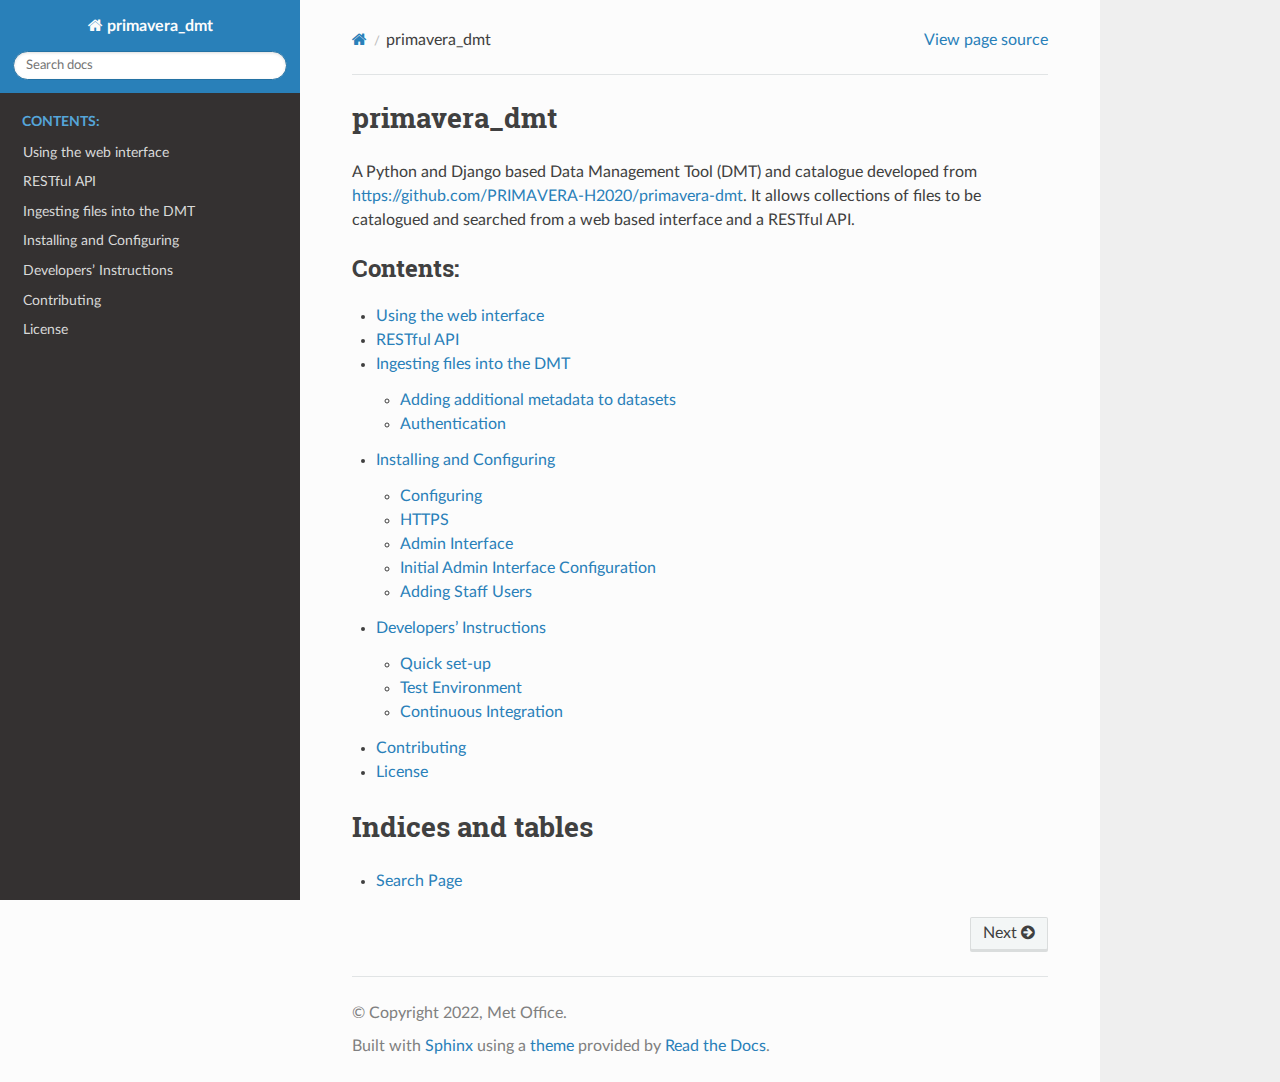
==== index.html @ 2d84ec27 "Docs for v1.0.5" ====
<!DOCTYPE html>
<html class="writer-html5" lang="en" >
<head>
  <meta charset="utf-8" /><meta name="generator" content="Docutils 0.17.1: http://docutils.sourceforge.net/" />

  <meta name="viewport" content="width=device-width, initial-scale=1.0" />
  <title>primavera_dmt &mdash; primavera_dmt 1.0 documentation</title>
      <link rel="stylesheet" href="_static/pygments.css" type="text/css" />
      <link rel="stylesheet" href="_static/css/theme.css" type="text/css" />
  <!--[if lt IE 9]>
    <script src="_static/js/html5shiv.min.js"></script>
  <![endif]-->
  
        <script data-url_root="./" id="documentation_options" src="_static/documentation_options.js"></script>
        <script src="_static/jquery.js"></script>
        <script src="_static/underscore.js"></script>
        <script src="_static/_sphinx_javascript_frameworks_compat.js"></script>
        <script src="_static/doctools.js"></script>
        <script src="_static/sphinx_highlight.js"></script>
    <script src="_static/js/theme.js"></script>
    <link rel="index" title="Index" href="genindex.html" />
    <link rel="search" title="Search" href="search.html" />
    <link rel="next" title="Using the web interface" href="Using.html" /> 
</head>

<body class="wy-body-for-nav"> 
  <div class="wy-grid-for-nav">
    <nav data-toggle="wy-nav-shift" class="wy-nav-side">
      <div class="wy-side-scroll">
        <div class="wy-side-nav-search" >
            <a href="#" class="icon icon-home"> primavera_dmt
          </a>
<div role="search">
  <form id="rtd-search-form" class="wy-form" action="search.html" method="get">
    <input type="text" name="q" placeholder="Search docs" />
    <input type="hidden" name="check_keywords" value="yes" />
    <input type="hidden" name="area" value="default" />
  </form>
</div>
        </div><div class="wy-menu wy-menu-vertical" data-spy="affix" role="navigation" aria-label="Navigation menu">
              <p class="caption" role="heading"><span class="caption-text">Contents:</span></p>
<ul>
<li class="toctree-l1"><a class="reference internal" href="Using.html">Using the web interface</a></li>
<li class="toctree-l1"><a class="reference internal" href="API.html">RESTful API</a></li>
<li class="toctree-l1"><a class="reference internal" href="Data_Ingestion.html">Ingesting files into the DMT</a></li>
<li class="toctree-l1"><a class="reference internal" href="Installing.html">Installing and Configuring</a></li>
<li class="toctree-l1"><a class="reference internal" href="Developing.html">Developers’ Instructions</a></li>
<li class="toctree-l1"><a class="reference internal" href="Contributing.html">Contributing</a></li>
<li class="toctree-l1"><a class="reference internal" href="License.html">License</a></li>
</ul>

        </div>
      </div>
    </nav>

    <section data-toggle="wy-nav-shift" class="wy-nav-content-wrap"><nav class="wy-nav-top" aria-label="Mobile navigation menu" >
          <i data-toggle="wy-nav-top" class="fa fa-bars"></i>
          <a href="#">primavera_dmt</a>
      </nav>

      <div class="wy-nav-content">
        <div class="rst-content">
          <div role="navigation" aria-label="Page navigation">
  <ul class="wy-breadcrumbs">
      <li><a href="#" class="icon icon-home"></a></li>
      <li class="breadcrumb-item active">primavera_dmt</li>
      <li class="wy-breadcrumbs-aside">
            <a href="_sources/index.rst.txt" rel="nofollow"> View page source</a>
      </li>
  </ul>
  <hr/>
</div>
          <div role="main" class="document" itemscope="itemscope" itemtype="http://schema.org/Article">
           <div itemprop="articleBody">
             
  <section id="primavera-dmt">
<h1>primavera_dmt<a class="headerlink" href="#primavera-dmt" title="Permalink to this heading"></a></h1>
<p>A Python and Django based Data Management Tool (DMT) and catalogue developed from
<a class="reference external" href="https://github.com/PRIMAVERA-H2020/primavera-dmt">https://github.com/PRIMAVERA-H2020/primavera-dmt</a>. It allows collections of files
to be catalogued and searched from a web based interface and a RESTful API.</p>
<div class="toctree-wrapper compound">
<p class="caption" role="heading"><span class="caption-text">Contents:</span></p>
<ul>
<li class="toctree-l1"><a class="reference internal" href="Using.html">Using the web interface</a></li>
<li class="toctree-l1"><a class="reference internal" href="API.html">RESTful API</a></li>
<li class="toctree-l1"><a class="reference internal" href="Data_Ingestion.html">Ingesting files into the DMT</a><ul>
<li class="toctree-l2"><a class="reference internal" href="Data_Ingestion.html#adding-additional-metadata-to-datasets">Adding additional metadata to datasets</a></li>
<li class="toctree-l2"><a class="reference internal" href="Data_Ingestion.html#authentication">Authentication</a></li>
</ul>
</li>
<li class="toctree-l1"><a class="reference internal" href="Installing.html">Installing and Configuring</a><ul>
<li class="toctree-l2"><a class="reference internal" href="Installing.html#configuring">Configuring</a></li>
<li class="toctree-l2"><a class="reference internal" href="Installing.html#https">HTTPS</a></li>
<li class="toctree-l2"><a class="reference internal" href="Installing.html#admin-interface">Admin Interface</a></li>
<li class="toctree-l2"><a class="reference internal" href="Installing.html#initial-admin-interface-configuration">Initial Admin Interface Configuration</a></li>
<li class="toctree-l2"><a class="reference internal" href="Installing.html#adding-staff-users">Adding Staff Users</a></li>
</ul>
</li>
<li class="toctree-l1"><a class="reference internal" href="Developing.html">Developers’ Instructions</a><ul>
<li class="toctree-l2"><a class="reference internal" href="Developing.html#quick-set-up">Quick set-up</a></li>
<li class="toctree-l2"><a class="reference internal" href="Developing.html#test-environment">Test Environment</a></li>
<li class="toctree-l2"><a class="reference internal" href="Developing.html#continuous-integration">Continuous Integration</a></li>
</ul>
</li>
<li class="toctree-l1"><a class="reference internal" href="Contributing.html">Contributing</a></li>
<li class="toctree-l1"><a class="reference internal" href="License.html">License</a></li>
</ul>
</div>
</section>
<section id="indices-and-tables">
<h1>Indices and tables<a class="headerlink" href="#indices-and-tables" title="Permalink to this heading"></a></h1>
<ul class="simple">
<li><p><a class="reference internal" href="search.html"><span class="std std-ref">Search Page</span></a></p></li>
</ul>
</section>


           </div>
          </div>
          <footer><div class="rst-footer-buttons" role="navigation" aria-label="Footer">
        <a href="Using.html" class="btn btn-neutral float-right" title="Using the web interface" accesskey="n" rel="next">Next <span class="fa fa-arrow-circle-right" aria-hidden="true"></span></a>
    </div>

  <hr/>

  <div role="contentinfo">
    <p>&#169; Copyright 2022, Met Office.</p>
  </div>

  Built with <a href="https://www.sphinx-doc.org/">Sphinx</a> using a
    <a href="https://github.com/readthedocs/sphinx_rtd_theme">theme</a>
    provided by <a href="https://readthedocs.org">Read the Docs</a>.
   

</footer>
        </div>
      </div>
    </section>
  </div>
  <script>
      jQuery(function () {
          SphinxRtdTheme.Navigation.enable(true);
      });
  </script> 

</body>
</html>
---- _static/pygments.css ----
pre { line-height: 125%; }
td.linenos .normal { color: inherit; background-color: transparent; padding-left: 5px; padding-right: 5px; }
span.linenos { color: inherit; background-color: transparent; padding-left: 5px; padding-right: 5px; }
td.linenos .special { color: #000000; background-color: #ffffc0; padding-left: 5px; padding-right: 5px; }
span.linenos.special { color: #000000; background-color: #ffffc0; padding-left: 5px; padding-right: 5px; }
.highlight .hll { background-color: #ffffcc }
.highlight { background: #f8f8f8; }
.highlight .c { color: #3D7B7B; font-style: italic } /* Comment */
.highlight .err { border: 1px solid #FF0000 } /* Error */
.highlight .k { color: #008000; font-weight: bold } /* Keyword */
.highlight .o { color: #666666 } /* Operator */
.highlight .ch { color: #3D7B7B; font-style: italic } /* Comment.Hashbang */
.highlight .cm { color: #3D7B7B; font-style: italic } /* Comment.Multiline */
.highlight .cp { color: #9C6500 } /* Comment.Preproc */
.highlight .cpf { color: #3D7B7B; font-style: italic } /* Comment.PreprocFile */
.highlight .c1 { color: #3D7B7B; font-style: italic } /* Comment.Single */
.highlight .cs { color: #3D7B7B; font-style: italic } /* Comment.Special */
.highlight .gd { color: #A00000 } /* Generic.Deleted */
.highlight .ge { font-style: italic } /* Generic.Emph */
.highlight .gr { color: #E40000 } /* Generic.Error */
.highlight .gh { color: #000080; font-weight: bold } /* Generic.Heading */
.highlight .gi { color: #008400 } /* Generic.Inserted */
.highlight .go { color: #717171 } /* Generic.Output */
.highlight .gp { color: #000080; font-weight: bold } /* Generic.Prompt */
.highlight .gs { font-weight: bold } /* Generic.Strong */
.highlight .gu { color: #800080; font-weight: bold } /* Generic.Subheading */
.highlight .gt { color: #0044DD } /* Generic.Traceback */
.highlight .kc { color: #008000; font-weight: bold } /* Keyword.Constant */
.highlight .kd { color: #008000; font-weight: bold } /* Keyword.Declaration */
.highlight .kn { color: #008000; font-weight: bold } /* Keyword.Namespace */
.highlight .kp { color: #008000 } /* Keyword.Pseudo */
.highlight .kr { color: #008000; font-weight: bold } /* Keyword.Reserved */
.highlight .kt { color: #B00040 } /* Keyword.Type */
.highlight .m { color: #666666 } /* Literal.Number */
.highlight .s { color: #BA2121 } /* Literal.String */
.highlight .na { color: #687822 } /* Name.Attribute */
.highlight .nb { color: #008000 } /* Name.Builtin */
.highlight .nc { color: #0000FF; font-weight: bold } /* Name.Class */
.highlight .no { color: #880000 } /* Name.Constant */
.highlight .nd { color: #AA22FF } /* Name.Decorator */
.highlight .ni { color: #717171; font-weight: bold } /* Name.Entity */
.highlight .ne { color: #CB3F38; font-weight: bold } /* Name.Exception */
.highlight .nf { color: #0000FF } /* Name.Function */
.highlight .nl { color: #767600 } /* Name.Label */
.highlight .nn { color: #0000FF; font-weight: bold } /* Name.Namespace */
.highlight .nt { color: #008000; font-weight: bold } /* Name.Tag */
.highlight .nv { color: #19177C } /* Name.Variable */
.highlight .ow { color: #AA22FF; font-weight: bold } /* Operator.Word */
.highlight .w { color: #bbbbbb } /* Text.Whitespace */
.highlight .mb { color: #666666 } /* Literal.Number.Bin */
.highlight .mf { color: #666666 } /* Literal.Number.Float */
.highlight .mh { color: #666666 } /* Literal.Number.Hex */
.highlight .mi { color: #666666 } /* Literal.Number.Integer */
.highlight .mo { color: #666666 } /* Literal.Number.Oct */
.highlight .sa { color: #BA2121 } /* Literal.String.Affix */
.highlight .sb { color: #BA2121 } /* Literal.String.Backtick */
.highlight .sc { color: #BA2121 } /* Literal.String.Char */
.highlight .dl { color: #BA2121 } /* Literal.String.Delimiter */
.highlight .sd { color: #BA2121; font-style: italic } /* Literal.String.Doc */
.highlight .s2 { color: #BA2121 } /* Literal.String.Double */
.highlight .se { color: #AA5D1F; font-weight: bold } /* Literal.String.Escape */
.highlight .sh { color: #BA2121 } /* Literal.String.Heredoc */
.highlight .si { color: #A45A77; font-weight: bold } /* Literal.String.Interpol */
.highlight .sx { color: #008000 } /* Literal.String.Other */
.highlight .sr { color: #A45A77 } /* Literal.String.Regex */
.highlight .s1 { color: #BA2121 } /* Literal.String.Single */
.highlight .ss { color: #19177C } /* Literal.String.Symbol */
.highlight .bp { color: #008000 } /* Name.Builtin.Pseudo */
.highlight .fm { color: #0000FF } /* Name.Function.Magic */
.highlight .vc { color: #19177C } /* Name.Variable.Class */
.highlight .vg { color: #19177C } /* Name.Variable.Global */
.highlight .vi { color: #19177C } /* Name.Variable.Instance */
.highlight .vm { color: #19177C } /* Name.Variable.Magic */
.highlight .il { color: #666666 } /* Literal.Number.Integer.Long */
---- _static/css/theme.css ----
html{box-sizing:border-box}*,:after,:before{box-sizing:inherit}article,aside,details,figcaption,figure,footer,header,hgroup,nav,section{display:block}audio,canvas,video{display:inline-block;*display:inline;*zoom:1}[hidden],audio:not([controls]){display:none}*{-webkit-box-sizing:border-box;-moz-box-sizing:border-box;box-sizing:border-box}html{font-size:100%;-webkit-text-size-adjust:100%;-ms-text-size-adjust:100%}body{margin:0}a:active,a:hover{outline:0}abbr[title]{border-bottom:1px dotted}b,strong{font-weight:700}blockquote{margin:0}dfn{font-style:italic}ins{background:#ff9;text-decoration:none}ins,mark{color:#000}mark{background:#ff0;font-style:italic;font-weight:700}.rst-content code,.rst-content tt,code,kbd,pre,samp{font-family:monospace,serif;_font-family:courier new,monospace;font-size:1em}pre{white-space:pre}q{quotes:none}q:after,q:before{content:"";content:none}small{font-size:85%}sub,sup{font-size:75%;line-height:0;position:relative;vertical-align:baseline}sup{top:-.5em}sub{bottom:-.25em}dl,ol,ul{margin:0;padding:0;list-style:none;list-style-image:none}li{list-style:none}dd{margin:0}img{border:0;-ms-interpolation-mode:bicubic;vertical-align:middle;max-width:100%}svg:not(:root){overflow:hidden}figure,form{margin:0}label{cursor:pointer}button,input,select,textarea{font-size:100%;margin:0;vertical-align:baseline;*vertical-align:middle}button,input{line-height:normal}button,input[type=button],input[type=reset],input[type=submit]{cursor:pointer;-webkit-appearance:button;*overflow:visible}button[disabled],input[disabled]{cursor:default}input[type=search]{-webkit-appearance:textfield;-moz-box-sizing:content-box;-webkit-box-sizing:content-box;box-sizing:content-box}textarea{resize:vertical}table{border-collapse:collapse;border-spacing:0}td{vertical-align:top}.chromeframe{margin:.2em 0;background:#ccc;color:#000;padding:.2em 0}.ir{display:block;border:0;text-indent:-999em;overflow:hidden;background-color:transparent;background-repeat:no-repeat;text-align:left;direction:ltr;*line-height:0}.ir br{display:none}.hidden{display:none!important;visibility:hidden}.visuallyhidden{border:0;clip:rect(0 0 0 0);height:1px;margin:-1px;overflow:hidden;padding:0;position:absolute;width:1px}.visuallyhidden.focusable:active,.visuallyhidden.focusable:focus{clip:auto;height:auto;margin:0;overflow:visible;position:static;width:auto}.invisible{visibility:hidden}.relative{position:relative}big,small{font-size:100%}@media print{body,html,section{background:none!important}*{box-shadow:none!important;text-shadow:none!important;filter:none!important;-ms-filter:none!important}a,a:visited{text-decoration:underline}.ir a:after,a[href^="#"]:after,a[href^="javascript:"]:after{content:""}blockquote,pre{page-break-inside:avoid}thead{display:table-header-group}img,tr{page-break-inside:avoid}img{max-width:100%!important}@page{margin:.5cm}.rst-content .toctree-wrapper>p.caption,h2,h3,p{orphans:3;widows:3}.rst-content .toctree-wrapper>p.caption,h2,h3{page-break-after:avoid}}.btn,.fa:before,.icon:before,.rst-content .admonition,.rst-content .admonition-title:before,.rst-content .admonition-todo,.rst-content .attention,.rst-content .caution,.rst-content .code-block-caption .headerlink:before,.rst-content .danger,.rst-content .eqno .headerlink:before,.rst-content .error,.rst-content .hint,.rst-content .important,.rst-content .note,.rst-content .seealso,.rst-content .tip,.rst-content .warning,.rst-content code.download span:first-child:before,.rst-content dl dt .headerlink:before,.rst-content h1 .headerlink:before,.rst-content h2 .headerlink:before,.rst-content h3 .headerlink:before,.rst-content h4 .headerlink:before,.rst-content h5 .headerlink:before,.rst-content h6 .headerlink:before,.rst-content p.caption .headerlink:before,.rst-content p .headerlink:before,.rst-content table>caption .headerlink:before,.rst-content tt.download span:first-child:before,.wy-alert,.wy-dropdown .caret:before,.wy-inline-validate.wy-inline-validate-danger .wy-input-context:before,.wy-inline-validate.wy-inline-validate-info .wy-input-context:before,.wy-inline-validate.wy-inline-validate-success .wy-input-context:before,.wy-inline-validate.wy-inline-validate-warning .wy-input-context:before,.wy-menu-vertical li.current>a button.toctree-expand:before,.wy-menu-vertical li.on a button.toctree-expand:before,.wy-menu-vertical li button.toctree-expand:before,input[type=color],input[type=date],input[type=datetime-local],input[type=datetime],input[type=email],input[type=month],input[type=number],input[type=password],input[type=search],input[type=tel],input[type=text],input[type=time],input[type=url],input[type=week],select,textarea{-webkit-font-smoothing:antialiased}.clearfix{*zoom:1}.clearfix:after,.clearfix:before{display:table;content:""}.clearfix:after{clear:both}/*!
 *  Font Awesome 4.7.0 by @davegandy - http://fontawesome.io - @fontawesome
 *  License - http://fontawesome.io/license (Font: SIL OFL 1.1, CSS: MIT License)
 */@font-face{font-family:FontAwesome;src:url(fonts/fontawesome-webfont.eot?674f50d287a8c48dc19ba404d20fe713);src:url(fonts/fontawesome-webfont.eot?674f50d287a8c48dc19ba404d20fe713?#iefix&v=4.7.0) format("embedded-opentype"),url(fonts/fontawesome-webfont.woff2?af7ae505a9eed503f8b8e6982036873e) format("woff2"),url(fonts/fontawesome-webfont.woff?fee66e712a8a08eef5805a46892932ad) format("woff"),url(fonts/fontawesome-webfont.ttf?b06871f281fee6b241d60582ae9369b9) format("truetype"),url(fonts/fontawesome-webfont.svg?912ec66d7572ff821749319396470bde#fontawesomeregular) format("svg");font-weight:400;font-style:normal}.fa,.icon,.rst-content .admonition-title,.rst-content .code-block-caption .headerlink,.rst-content .eqno .headerlink,.rst-content code.download span:first-child,.rst-content dl dt .headerlink,.rst-content h1 .headerlink,.rst-content h2 .headerlink,.rst-content h3 .headerlink,.rst-content h4 .headerlink,.rst-content h5 .headerlink,.rst-content h6 .headerlink,.rst-content p.caption .headerlink,.rst-content p .headerlink,.rst-content table>caption .headerlink,.rst-content tt.download span:first-child,.wy-menu-vertical li.current>a button.toctree-expand,.wy-menu-vertical li.on a button.toctree-expand,.wy-menu-vertical li button.toctree-expand{display:inline-block;font:normal normal normal 14px/1 FontAwesome;font-size:inherit;text-rendering:auto;-webkit-font-smoothing:antialiased;-moz-osx-font-smoothing:grayscale}.fa-lg{font-size:1.33333em;line-height:.75em;vertical-align:-15%}.fa-2x{font-size:2em}.fa-3x{font-size:3em}.fa-4x{font-size:4em}.fa-5x{font-size:5em}.fa-fw{width:1.28571em;text-align:center}.fa-ul{padding-left:0;margin-left:2.14286em;list-style-type:none}.fa-ul>li{position:relative}.fa-li{position:absolute;left:-2.14286em;width:2.14286em;top:.14286em;text-align:center}.fa-li.fa-lg{left:-1.85714em}.fa-border{padding:.2em .25em .15em;border:.08em solid #eee;border-radius:.1em}.fa-pull-left{float:left}.fa-pull-right{float:right}.fa-pull-left.icon,.fa.fa-pull-left,.rst-content .code-block-caption .fa-pull-left.headerlink,.rst-content .eqno .fa-pull-left.headerlink,.rst-content .fa-pull-left.admonition-title,.rst-content code.download span.fa-pull-left:first-child,.rst-content dl dt .fa-pull-left.headerlink,.rst-content h1 .fa-pull-left.headerlink,.rst-content h2 .fa-pull-left.headerlink,.rst-content h3 .fa-pull-left.headerlink,.rst-content h4 .fa-pull-left.headerlink,.rst-content h5 .fa-pull-left.headerlink,.rst-content h6 .fa-pull-left.headerlink,.rst-content p .fa-pull-left.headerlink,.rst-content table>caption .fa-pull-left.headerlink,.rst-content tt.download span.fa-pull-left:first-child,.wy-menu-vertical li.current>a button.fa-pull-left.toctree-expand,.wy-menu-vertical li.on a button.fa-pull-left.toctree-expand,.wy-menu-vertical li button.fa-pull-left.toctree-expand{margin-right:.3em}.fa-pull-right.icon,.fa.fa-pull-right,.rst-content .code-block-caption .fa-pull-right.headerlink,.rst-content .eqno .fa-pull-right.headerlink,.rst-content .fa-pull-right.admonition-title,.rst-content code.download span.fa-pull-right:first-child,.rst-content dl dt .fa-pull-right.headerlink,.rst-content h1 .fa-pull-right.headerlink,.rst-content h2 .fa-pull-right.headerlink,.rst-content h3 .fa-pull-right.headerlink,.rst-content h4 .fa-pull-right.headerlink,.rst-content h5 .fa-pull-right.headerlink,.rst-content h6 .fa-pull-right.headerlink,.rst-content p .fa-pull-right.headerlink,.rst-content table>caption .fa-pull-right.headerlink,.rst-content tt.download span.fa-pull-right:first-child,.wy-menu-vertical li.current>a button.fa-pull-right.toctree-expand,.wy-menu-vertical li.on a button.fa-pull-right.toctree-expand,.wy-menu-vertical li button.fa-pull-right.toctree-expand{margin-left:.3em}.pull-right{float:right}.pull-left{float:left}.fa.pull-left,.pull-left.icon,.rst-content .code-block-caption .pull-left.headerlink,.rst-content .eqno .pull-left.headerlink,.rst-content .pull-left.admonition-title,.rst-content code.download span.pull-left:first-child,.rst-content dl dt .pull-left.headerlink,.rst-content h1 .pull-left.headerlink,.rst-content h2 .pull-left.headerlink,.rst-content h3 .pull-left.headerlink,.rst-content h4 .pull-left.headerlink,.rst-content h5 .pull-left.headerlink,.rst-content h6 .pull-left.headerlink,.rst-content p .pull-left.headerlink,.rst-content table>caption .pull-left.headerlink,.rst-content tt.download span.pull-left:first-child,.wy-menu-vertical li.current>a button.pull-left.toctree-expand,.wy-menu-vertical li.on a button.pull-left.toctree-expand,.wy-menu-vertical li button.pull-left.toctree-expand{margin-right:.3em}.fa.pull-right,.pull-right.icon,.rst-content .code-block-caption .pull-right.headerlink,.rst-content .eqno .pull-right.headerlink,.rst-content .pull-right.admonition-title,.rst-content code.download span.pull-right:first-child,.rst-content dl dt .pull-right.headerlink,.rst-content h1 .pull-right.headerlink,.rst-content h2 .pull-right.headerlink,.rst-content h3 .pull-right.headerlink,.rst-content h4 .pull-right.headerlink,.rst-content h5 .pull-right.headerlink,.rst-content h6 .pull-right.headerlink,.rst-content p .pull-right.headerlink,.rst-content table>caption .pull-right.headerlink,.rst-content tt.download span.pull-right:first-child,.wy-menu-vertical li.current>a button.pull-right.toctree-expand,.wy-menu-vertical li.on a button.pull-right.toctree-expand,.wy-menu-vertical li button.pull-right.toctree-expand{margin-left:.3em}.fa-spin{-webkit-animation:fa-spin 2s linear infinite;animation:fa-spin 2s linear infinite}.fa-pulse{-webkit-animation:fa-spin 1s steps(8) infinite;animation:fa-spin 1s steps(8) infinite}@-webkit-keyframes fa-spin{0%{-webkit-transform:rotate(0deg);transform:rotate(0deg)}to{-webkit-transform:rotate(359deg);transform:rotate(359deg)}}@keyframes fa-spin{0%{-webkit-transform:rotate(0deg);transform:rotate(0deg)}to{-webkit-transform:rotate(359deg);transform:rotate(359deg)}}.fa-rotate-90{-ms-filter:"progid:DXImageTransform.Microsoft.BasicImage(rotation=1)";-webkit-transform:rotate(90deg);-ms-transform:rotate(90deg);transform:rotate(90deg)}.fa-rotate-180{-ms-filter:"progid:DXImageTransform.Microsoft.BasicImage(rotation=2)";-webkit-transform:rotate(180deg);-ms-transform:rotate(180deg);transform:rotate(180deg)}.fa-rotate-270{-ms-filter:"progid:DXImageTransform.Microsoft.BasicImage(rotation=3)";-webkit-transform:rotate(270deg);-ms-transform:rotate(270deg);transform:rotate(270deg)}.fa-flip-horizontal{-ms-filter:"progid:DXImageTransform.Microsoft.BasicImage(rotation=0, mirror=1)";-webkit-transform:scaleX(-1);-ms-transform:scaleX(-1);transform:scaleX(-1)}.fa-flip-vertical{-ms-filter:"progid:DXImageTransform.Microsoft.BasicImage(rotation=2, mirror=1)";-webkit-transform:scaleY(-1);-ms-transform:scaleY(-1);transform:scaleY(-1)}:root .fa-flip-horizontal,:root .fa-flip-vertical,:root .fa-rotate-90,:root .fa-rotate-180,:root .fa-rotate-270{filter:none}.fa-stack{position:relative;display:inline-block;width:2em;height:2em;line-height:2em;vertical-align:middle}.fa-stack-1x,.fa-stack-2x{position:absolute;left:0;width:100%;text-align:center}.fa-stack-1x{line-height:inherit}.fa-stack-2x{font-size:2em}.fa-inverse{color:#fff}.fa-glass:before{content:""}.fa-music:before{content:""}.fa-search:before,.icon-search:before{content:""}.fa-envelope-o:before{content:""}.fa-heart:before{content:""}.fa-star:before{content:""}.fa-star-o:before{content:""}.fa-user:before{content:""}.fa-film:before{content:""}.fa-th-large:before{content:""}.fa-th:before{content:""}.fa-th-list:before{content:""}.fa-check:before{content:""}.fa-close:before,.fa-remove:before,.fa-times:before{content:""}.fa-search-plus:before{content:""}.fa-search-minus:before{content:""}.fa-power-off:before{content:""}.fa-signal:before{content:""}.fa-cog:before,.fa-gear:before{content:""}.fa-trash-o:before{content:""}.fa-home:before,.icon-home:before{content:""}.fa-file-o:before{content:""}.fa-clock-o:before{content:""}.fa-road:before{content:""}.fa-download:before,.rst-content code.download span:first-child:before,.rst-content tt.download span:first-child:before{content:""}.fa-arrow-circle-o-down:before{content:""}.fa-arrow-circle-o-up:before{content:""}.fa-inbox:before{content:""}.fa-play-circle-o:before{content:""}.fa-repeat:before,.fa-rotate-right:before{content:""}.fa-refresh:before{content:""}.fa-list-alt:before{content:""}.fa-lock:before{content:""}.fa-flag:before{content:""}.fa-headphones:before{content:""}.fa-volume-off:before{content:""}.fa-volume-down:before{content:""}.fa-volume-up:before{content:""}.fa-qrcode:before{content:""}.fa-barcode:before{content:""}.fa-tag:before{content:""}.fa-tags:before{content:""}.fa-book:before,.icon-book:before{content:""}.fa-bookmark:before{content:""}.fa-print:before{content:""}.fa-camera:before{content:""}.fa-font:before{content:""}.fa-bold:before{content:""}.fa-italic:before{content:""}.fa-text-height:before{content:""}.fa-text-width:before{content:""}.fa-align-left:before{content:""}.fa-align-center:before{content:""}.fa-align-right:before{content:""}.fa-align-justify:before{content:""}.fa-list:before{content:""}.fa-dedent:before,.fa-outdent:before{content:""}.fa-indent:before{content:""}.fa-video-camera:before{content:""}.fa-image:before,.fa-photo:before,.fa-picture-o:before{content:""}.fa-pencil:before{content:""}.fa-map-marker:before{content:""}.fa-adjust:before{content:""}.fa-tint:before{content:""}.fa-edit:before,.fa-pencil-square-o:before{content:""}.fa-share-square-o:before{content:""}.fa-check-square-o:before{content:""}.fa-arrows:before{content:""}.fa-step-backward:before{content:""}.fa-fast-backward:before{content:""}.fa-backward:before{content:""}.fa-play:before{content:""}.fa-pause:before{content:""}.fa-stop:before{content:""}.fa-forward:before{content:""}.fa-fast-forward:before{content:""}.fa-step-forward:before{content:""}.fa-eject:before{content:""}.fa-chevron-left:before{content:""}.fa-chevron-right:before{content:""}.fa-plus-circle:before{content:""}.fa-minus-circle:before{content:""}.fa-times-circle:before,.wy-inline-validate.wy-inline-validate-danger .wy-input-context:before{content:""}.fa-check-circle:before,.wy-inline-validate.wy-inline-validate-success .wy-input-context:before{content:""}.fa-question-circle:before{content:""}.fa-info-circle:before{content:""}.fa-crosshairs:before{content:""}.fa-times-circle-o:before{content:""}.fa-check-circle-o:before{content:""}.fa-ban:before{content:""}.fa-arrow-left:before{content:""}.fa-arrow-right:before{content:""}.fa-arrow-up:before{content:""}.fa-arrow-down:before{content:""}.fa-mail-forward:before,.fa-share:before{content:""}.fa-expand:before{content:""}.fa-compress:before{content:""}.fa-plus:before{content:""}.fa-minus:before{content:""}.fa-asterisk:before{content:""}.fa-exclamation-circle:before,.rst-content .admonition-title:before,.wy-inline-validate.wy-inline-validate-info .wy-input-context:before,.wy-inline-validate.wy-inline-validate-warning .wy-input-context:before{content:""}.fa-gift:before{content:""}.fa-leaf:before{content:""}.fa-fire:before,.icon-fire:before{content:""}.fa-eye:before{content:""}.fa-eye-slash:before{content:""}.fa-exclamation-triangle:before,.fa-warning:before{content:""}.fa-plane:before{content:""}.fa-calendar:before{content:""}.fa-random:before{content:""}.fa-comment:before{content:""}.fa-magnet:before{content:""}.fa-chevron-up:before{content:""}.fa-chevron-down:before{content:""}.fa-retweet:before{content:""}.fa-shopping-cart:before{content:""}.fa-folder:before{content:""}.fa-folder-open:before{content:""}.fa-arrows-v:before{content:""}.fa-arrows-h:before{content:""}.fa-bar-chart-o:before,.fa-bar-chart:before{content:""}.fa-twitter-square:before{content:""}.fa-facebook-square:before{content:""}.fa-camera-retro:before{content:""}.fa-key:before{content:""}.fa-cogs:before,.fa-gears:before{content:""}.fa-comments:before{content:""}.fa-thumbs-o-up:before{content:""}.fa-thumbs-o-down:before{content:""}.fa-star-half:before{content:""}.fa-heart-o:before{content:""}.fa-sign-out:before{content:""}.fa-linkedin-square:before{content:""}.fa-thumb-tack:before{content:""}.fa-external-link:before{content:""}.fa-sign-in:before{content:""}.fa-trophy:before{content:""}.fa-github-square:before{content:""}.fa-upload:before{content:""}.fa-lemon-o:before{content:""}.fa-phone:before{content:""}.fa-square-o:before{content:""}.fa-bookmark-o:before{content:""}.fa-phone-square:before{content:""}.fa-twitter:before{content:""}.fa-facebook-f:before,.fa-facebook:before{content:""}.fa-github:before,.icon-github:before{content:""}.fa-unlock:before{content:""}.fa-credit-card:before{content:""}.fa-feed:before,.fa-rss:before{content:""}.fa-hdd-o:before{content:""}.fa-bullhorn:before{content:""}.fa-bell:before{content:""}.fa-certificate:before{content:""}.fa-hand-o-right:before{content:""}.fa-hand-o-left:before{content:""}.fa-hand-o-up:before{content:""}.fa-hand-o-down:before{content:""}.fa-arrow-circle-left:before,.icon-circle-arrow-left:before{content:""}.fa-arrow-circle-right:before,.icon-circle-arrow-right:before{content:""}.fa-arrow-circle-up:before{content:""}.fa-arrow-circle-down:before{content:""}.fa-globe:before{content:""}.fa-wrench:before{content:""}.fa-tasks:before{content:""}.fa-filter:before{content:""}.fa-briefcase:before{content:""}.fa-arrows-alt:before{content:""}.fa-group:before,.fa-users:before{content:""}.fa-chain:before,.fa-link:before,.icon-link:before{content:""}.fa-cloud:before{content:""}.fa-flask:before{content:""}.fa-cut:before,.fa-scissors:before{content:""}.fa-copy:before,.fa-files-o:before{content:""}.fa-paperclip:before{content:""}.fa-floppy-o:before,.fa-save:before{content:""}.fa-square:before{content:""}.fa-bars:before,.fa-navicon:before,.fa-reorder:before{content:""}.fa-list-ul:before{content:""}.fa-list-ol:before{content:""}.fa-strikethrough:before{content:""}.fa-underline:before{content:""}.fa-table:before{content:""}.fa-magic:before{content:""}.fa-truck:before{content:""}.fa-pinterest:before{content:""}.fa-pinterest-square:before{content:""}.fa-google-plus-square:before{content:""}.fa-google-plus:before{content:""}.fa-money:before{content:""}.fa-caret-down:before,.icon-caret-down:before,.wy-dropdown .caret:before{content:""}.fa-caret-up:before{content:""}.fa-caret-left:before{content:""}.fa-caret-right:before{content:""}.fa-columns:before{content:""}.fa-sort:before,.fa-unsorted:before{content:""}.fa-sort-desc:before,.fa-sort-down:before{content:""}.fa-sort-asc:before,.fa-sort-up:before{content:""}.fa-envelope:before{content:""}.fa-linkedin:before{content:""}.fa-rotate-left:before,.fa-undo:before{content:""}.fa-gavel:before,.fa-legal:before{content:""}.fa-dashboard:before,.fa-tachometer:before{content:""}.fa-comment-o:before{content:""}.fa-comments-o:before{content:""}.fa-bolt:before,.fa-flash:before{content:""}.fa-sitemap:before{content:""}.fa-umbrella:before{content:""}.fa-clipboard:before,.fa-paste:before{content:""}.fa-lightbulb-o:before{content:""}.fa-exchange:before{content:""}.fa-cloud-download:before{content:""}.fa-cloud-upload:before{content:""}.fa-user-md:before{content:""}.fa-stethoscope:before{content:""}.fa-suitcase:before{content:""}.fa-bell-o:before{content:""}.fa-coffee:before{content:""}.fa-cutlery:before{content:""}.fa-file-text-o:before{content:""}.fa-building-o:before{content:""}.fa-hospital-o:before{content:""}.fa-ambulance:before{content:""}.fa-medkit:before{content:""}.fa-fighter-jet:before{content:""}.fa-beer:before{content:""}.fa-h-square:before{content:""}.fa-plus-square:before{content:""}.fa-angle-double-left:before{content:""}.fa-angle-double-right:before{content:""}.fa-angle-double-up:before{content:""}.fa-angle-double-down:before{content:""}.fa-angle-left:before{content:""}.fa-angle-right:before{content:""}.fa-angle-up:before{content:""}.fa-angle-down:before{content:""}.fa-desktop:before{content:""}.fa-laptop:before{content:""}.fa-tablet:before{content:""}.fa-mobile-phone:before,.fa-mobile:before{content:""}.fa-circle-o:before{content:""}.fa-quote-left:before{content:""}.fa-quote-right:before{content:""}.fa-spinner:before{content:""}.fa-circle:before{content:""}.fa-mail-reply:before,.fa-reply:before{content:""}.fa-github-alt:before{content:""}.fa-folder-o:before{content:""}.fa-folder-open-o:before{content:""}.fa-smile-o:before{content:""}.fa-frown-o:before{content:""}.fa-meh-o:before{content:""}.fa-gamepad:before{content:""}.fa-keyboard-o:before{content:""}.fa-flag-o:before{content:""}.fa-flag-checkered:before{content:""}.fa-terminal:before{content:""}.fa-code:before{content:""}.fa-mail-reply-all:before,.fa-reply-all:before{content:""}.fa-star-half-empty:before,.fa-star-half-full:before,.fa-star-half-o:before{content:""}.fa-location-arrow:before{content:""}.fa-crop:before{content:""}.fa-code-fork:before{content:""}.fa-chain-broken:before,.fa-unlink:before{content:""}.fa-question:before{content:""}.fa-info:before{content:""}.fa-exclamation:before{content:""}.fa-superscript:before{content:""}.fa-subscript:before{content:""}.fa-eraser:before{content:""}.fa-puzzle-piece:before{content:""}.fa-microphone:before{content:""}.fa-microphone-slash:before{content:""}.fa-shield:before{content:""}.fa-calendar-o:before{content:""}.fa-fire-extinguisher:before{content:""}.fa-rocket:before{content:""}.fa-maxcdn:before{content:""}.fa-chevron-circle-left:before{content:""}.fa-chevron-circle-right:before{content:""}.fa-chevron-circle-up:before{content:""}.fa-chevron-circle-down:before{content:""}.fa-html5:before{content:""}.fa-css3:before{content:""}.fa-anchor:before{content:""}.fa-unlock-alt:before{content:""}.fa-bullseye:before{content:""}.fa-ellipsis-h:before{content:""}.fa-ellipsis-v:before{content:""}.fa-rss-square:before{content:""}.fa-play-circle:before{content:""}.fa-ticket:before{content:""}.fa-minus-square:before{content:""}.fa-minus-square-o:before,.wy-menu-vertical li.current>a button.toctree-expand:before,.wy-menu-vertical li.on a button.toctree-expand:before{content:""}.fa-level-up:before{content:""}.fa-level-down:before{content:""}.fa-check-square:before{content:""}.fa-pencil-square:before{content:""}.fa-external-link-square:before{content:""}.fa-share-square:before{content:""}.fa-compass:before{content:""}.fa-caret-square-o-down:before,.fa-toggle-down:before{content:""}.fa-caret-square-o-up:before,.fa-toggle-up:before{content:""}.fa-caret-square-o-right:before,.fa-toggle-right:before{content:""}.fa-eur:before,.fa-euro:before{content:""}.fa-gbp:before{content:""}.fa-dollar:before,.fa-usd:before{content:""}.fa-inr:before,.fa-rupee:before{content:""}.fa-cny:before,.fa-jpy:before,.fa-rmb:before,.fa-yen:before{content:""}.fa-rouble:before,.fa-rub:before,.fa-ruble:before{content:""}.fa-krw:before,.fa-won:before{content:""}.fa-bitcoin:before,.fa-btc:before{content:""}.fa-file:before{content:""}.fa-file-text:before{content:""}.fa-sort-alpha-asc:before{content:""}.fa-sort-alpha-desc:before{content:""}.fa-sort-amount-asc:before{content:""}.fa-sort-amount-desc:before{content:""}.fa-sort-numeric-asc:before{content:""}.fa-sort-numeric-desc:before{content:""}.fa-thumbs-up:before{content:""}.fa-thumbs-down:before{content:""}.fa-youtube-square:before{content:""}.fa-youtube:before{content:""}.fa-xing:before{content:""}.fa-xing-square:before{content:""}.fa-youtube-play:before{content:""}.fa-dropbox:before{content:""}.fa-stack-overflow:before{content:""}.fa-instagram:before{content:""}.fa-flickr:before{content:""}.fa-adn:before{content:""}.fa-bitbucket:before,.icon-bitbucket:before{content:""}.fa-bitbucket-square:before{content:""}.fa-tumblr:before{content:""}.fa-tumblr-square:before{content:""}.fa-long-arrow-down:before{content:""}.fa-long-arrow-up:before{content:""}.fa-long-arrow-left:before{content:""}.fa-long-arrow-right:before{content:""}.fa-apple:before{content:""}.fa-windows:before{content:""}.fa-android:before{content:""}.fa-linux:before{content:""}.fa-dribbble:before{content:""}.fa-skype:before{content:""}.fa-foursquare:before{content:""}.fa-trello:before{content:""}.fa-female:before{content:""}.fa-male:before{content:""}.fa-gittip:before,.fa-gratipay:before{content:""}.fa-sun-o:before{content:""}.fa-moon-o:before{content:""}.fa-archive:before{content:""}.fa-bug:before{content:""}.fa-vk:before{content:""}.fa-weibo:before{content:""}.fa-renren:before{content:""}.fa-pagelines:before{content:""}.fa-stack-exchange:before{content:""}.fa-arrow-circle-o-right:before{content:""}.fa-arrow-circle-o-left:before{content:""}.fa-caret-square-o-left:before,.fa-toggle-left:before{content:""}.fa-dot-circle-o:before{content:""}.fa-wheelchair:before{content:""}.fa-vimeo-square:before{content:""}.fa-try:before,.fa-turkish-lira:before{content:""}.fa-plus-square-o:before,.wy-menu-vertical li button.toctree-expand:before{content:""}.fa-space-shuttle:before{content:""}.fa-slack:before{content:""}.fa-envelope-square:before{content:""}.fa-wordpress:before{content:""}.fa-openid:before{content:""}.fa-bank:before,.fa-institution:before,.fa-university:before{content:""}.fa-graduation-cap:before,.fa-mortar-board:before{content:""}.fa-yahoo:before{content:""}.fa-google:before{content:""}.fa-reddit:before{content:""}.fa-reddit-square:before{content:""}.fa-stumbleupon-circle:before{content:""}.fa-stumbleupon:before{content:""}.fa-delicious:before{content:""}.fa-digg:before{content:""}.fa-pied-piper-pp:before{content:""}.fa-pied-piper-alt:before{content:""}.fa-drupal:before{content:""}.fa-joomla:before{content:""}.fa-language:before{content:""}.fa-fax:before{content:""}.fa-building:before{content:""}.fa-child:before{content:""}.fa-paw:before{content:""}.fa-spoon:before{content:""}.fa-cube:before{content:""}.fa-cubes:before{content:""}.fa-behance:before{content:""}.fa-behance-square:before{content:""}.fa-steam:before{content:""}.fa-steam-square:before{content:""}.fa-recycle:before{content:""}.fa-automobile:before,.fa-car:before{content:""}.fa-cab:before,.fa-taxi:before{content:""}.fa-tree:before{content:""}.fa-spotify:before{content:""}.fa-deviantart:before{content:""}.fa-soundcloud:before{content:""}.fa-database:before{content:""}.fa-file-pdf-o:before{content:""}.fa-file-word-o:before{content:""}.fa-file-excel-o:before{content:""}.fa-file-powerpoint-o:before{content:""}.fa-file-image-o:before,.fa-file-photo-o:before,.fa-file-picture-o:before{content:""}.fa-file-archive-o:before,.fa-file-zip-o:before{content:""}.fa-file-audio-o:before,.fa-file-sound-o:before{content:""}.fa-file-movie-o:before,.fa-file-video-o:before{content:""}.fa-file-code-o:before{content:""}.fa-vine:before{content:""}.fa-codepen:before{content:""}.fa-jsfiddle:before{content:""}.fa-life-bouy:before,.fa-life-buoy:before,.fa-life-ring:before,.fa-life-saver:before,.fa-support:before{content:""}.fa-circle-o-notch:before{content:""}.fa-ra:before,.fa-rebel:before,.fa-resistance:before{content:""}.fa-empire:before,.fa-ge:before{content:""}.fa-git-square:before{content:""}.fa-git:before{content:""}.fa-hacker-news:before,.fa-y-combinator-square:before,.fa-yc-square:before{content:""}.fa-tencent-weibo:before{content:""}.fa-qq:before{content:""}.fa-wechat:before,.fa-weixin:before{content:""}.fa-paper-plane:before,.fa-send:before{content:""}.fa-paper-plane-o:before,.fa-send-o:before{content:""}.fa-history:before{content:""}.fa-circle-thin:before{content:""}.fa-header:before{content:""}.fa-paragraph:before{content:""}.fa-sliders:before{content:""}.fa-share-alt:before{content:""}.fa-share-alt-square:before{content:""}.fa-bomb:before{content:""}.fa-futbol-o:before,.fa-soccer-ball-o:before{content:""}.fa-tty:before{content:""}.fa-binoculars:before{content:""}.fa-plug:before{content:""}.fa-slideshare:before{content:""}.fa-twitch:before{content:""}.fa-yelp:before{content:""}.fa-newspaper-o:before{content:""}.fa-wifi:before{content:""}.fa-calculator:before{content:""}.fa-paypal:before{content:""}.fa-google-wallet:before{content:""}.fa-cc-visa:before{content:""}.fa-cc-mastercard:before{content:""}.fa-cc-discover:before{content:""}.fa-cc-amex:before{content:""}.fa-cc-paypal:before{content:""}.fa-cc-stripe:before{content:""}.fa-bell-slash:before{content:""}.fa-bell-slash-o:before{content:""}.fa-trash:before{content:""}.fa-copyright:before{content:""}.fa-at:before{content:""}.fa-eyedropper:before{content:""}.fa-paint-brush:before{content:""}.fa-birthday-cake:before{content:""}.fa-area-chart:before{content:""}.fa-pie-chart:before{content:""}.fa-line-chart:before{content:""}.fa-lastfm:before{content:""}.fa-lastfm-square:before{content:""}.fa-toggle-off:before{content:""}.fa-toggle-on:before{content:""}.fa-bicycle:before{content:""}.fa-bus:before{content:""}.fa-ioxhost:before{content:""}.fa-angellist:before{content:""}.fa-cc:before{content:""}.fa-ils:before,.fa-shekel:before,.fa-sheqel:before{content:""}.fa-meanpath:before{content:""}.fa-buysellads:before{content:""}.fa-connectdevelop:before{content:""}.fa-dashcube:before{content:""}.fa-forumbee:before{content:""}.fa-leanpub:before{content:""}.fa-sellsy:before{content:""}.fa-shirtsinbulk:before{content:""}.fa-simplybuilt:before{content:""}.fa-skyatlas:before{content:""}.fa-cart-plus:before{content:""}.fa-cart-arrow-down:before{content:""}.fa-diamond:before{content:""}.fa-ship:before{content:""}.fa-user-secret:before{content:""}.fa-motorcycle:before{content:""}.fa-street-view:before{content:""}.fa-heartbeat:before{content:""}.fa-venus:before{content:""}.fa-mars:before{content:""}.fa-mercury:before{content:""}.fa-intersex:before,.fa-transgender:before{content:""}.fa-transgender-alt:before{content:""}.fa-venus-double:before{content:""}.fa-mars-double:before{content:""}.fa-venus-mars:before{content:""}.fa-mars-stroke:before{content:""}.fa-mars-stroke-v:before{content:""}.fa-mars-stroke-h:before{content:""}.fa-neuter:before{content:""}.fa-genderless:before{content:""}.fa-facebook-official:before{content:""}.fa-pinterest-p:before{content:""}.fa-whatsapp:before{content:""}.fa-server:before{content:""}.fa-user-plus:before{content:""}.fa-user-times:before{content:""}.fa-bed:before,.fa-hotel:before{content:""}.fa-viacoin:before{content:""}.fa-train:before{content:""}.fa-subway:before{content:""}.fa-medium:before{content:""}.fa-y-combinator:before,.fa-yc:before{content:""}.fa-optin-monster:before{content:""}.fa-opencart:before{content:""}.fa-expeditedssl:before{content:""}.fa-battery-4:before,.fa-battery-full:before,.fa-battery:before{content:""}.fa-battery-3:before,.fa-battery-three-quarters:before{content:""}.fa-battery-2:before,.fa-battery-half:before{content:""}.fa-battery-1:before,.fa-battery-quarter:before{content:""}.fa-battery-0:before,.fa-battery-empty:before{content:""}.fa-mouse-pointer:before{content:""}.fa-i-cursor:before{content:""}.fa-object-group:before{content:""}.fa-object-ungroup:before{content:""}.fa-sticky-note:before{content:""}.fa-sticky-note-o:before{content:""}.fa-cc-jcb:before{content:""}.fa-cc-diners-club:before{content:""}.fa-clone:before{content:""}.fa-balance-scale:before{content:""}.fa-hourglass-o:before{content:""}.fa-hourglass-1:before,.fa-hourglass-start:before{content:""}.fa-hourglass-2:before,.fa-hourglass-half:before{content:""}.fa-hourglass-3:before,.fa-hourglass-end:before{content:""}.fa-hourglass:before{content:""}.fa-hand-grab-o:before,.fa-hand-rock-o:before{content:""}.fa-hand-paper-o:before,.fa-hand-stop-o:before{content:""}.fa-hand-scissors-o:before{content:""}.fa-hand-lizard-o:before{content:""}.fa-hand-spock-o:before{content:""}.fa-hand-pointer-o:before{content:""}.fa-hand-peace-o:before{content:""}.fa-trademark:before{content:""}.fa-registered:before{content:""}.fa-creative-commons:before{content:""}.fa-gg:before{content:""}.fa-gg-circle:before{content:""}.fa-tripadvisor:before{content:""}.fa-odnoklassniki:before{content:""}.fa-odnoklassniki-square:before{content:""}.fa-get-pocket:before{content:""}.fa-wikipedia-w:before{content:""}.fa-safari:before{content:""}.fa-chrome:before{content:""}.fa-firefox:before{content:""}.fa-opera:before{content:""}.fa-internet-explorer:before{content:""}.fa-television:before,.fa-tv:before{content:""}.fa-contao:before{content:""}.fa-500px:before{content:""}.fa-amazon:before{content:""}.fa-calendar-plus-o:before{content:""}.fa-calendar-minus-o:before{content:""}.fa-calendar-times-o:before{content:""}.fa-calendar-check-o:before{content:""}.fa-industry:before{content:""}.fa-map-pin:before{content:""}.fa-map-signs:before{content:""}.fa-map-o:before{content:""}.fa-map:before{content:""}.fa-commenting:before{content:""}.fa-commenting-o:before{content:""}.fa-houzz:before{content:""}.fa-vimeo:before{content:""}.fa-black-tie:before{content:""}.fa-fonticons:before{content:""}.fa-reddit-alien:before{content:""}.fa-edge:before{content:""}.fa-credit-card-alt:before{content:""}.fa-codiepie:before{content:""}.fa-modx:before{content:""}.fa-fort-awesome:before{content:""}.fa-usb:before{content:""}.fa-product-hunt:before{content:""}.fa-mixcloud:before{content:""}.fa-scribd:before{content:""}.fa-pause-circle:before{content:""}.fa-pause-circle-o:before{content:""}.fa-stop-circle:before{content:""}.fa-stop-circle-o:before{content:""}.fa-shopping-bag:before{content:""}.fa-shopping-basket:before{content:""}.fa-hashtag:before{content:""}.fa-bluetooth:before{content:""}.fa-bluetooth-b:before{content:""}.fa-percent:before{content:""}.fa-gitlab:before,.icon-gitlab:before{content:""}.fa-wpbeginner:before{content:""}.fa-wpforms:before{content:""}.fa-envira:before{content:""}.fa-universal-access:before{content:""}.fa-wheelchair-alt:before{content:""}.fa-question-circle-o:before{content:""}.fa-blind:before{content:""}.fa-audio-description:before{content:""}.fa-volume-control-phone:before{content:""}.fa-braille:before{content:""}.fa-assistive-listening-systems:before{content:""}.fa-american-sign-language-interpreting:before,.fa-asl-interpreting:before{content:""}.fa-deaf:before,.fa-deafness:before,.fa-hard-of-hearing:before{content:""}.fa-glide:before{content:""}.fa-glide-g:before{content:""}.fa-sign-language:before,.fa-signing:before{content:""}.fa-low-vision:before{content:""}.fa-viadeo:before{content:""}.fa-viadeo-square:before{content:""}.fa-snapchat:before{content:""}.fa-snapchat-ghost:before{content:""}.fa-snapchat-square:before{content:""}.fa-pied-piper:before{content:""}.fa-first-order:before{content:""}.fa-yoast:before{content:""}.fa-themeisle:before{content:""}.fa-google-plus-circle:before,.fa-google-plus-official:before{content:""}.fa-fa:before,.fa-font-awesome:before{content:""}.fa-handshake-o:before{content:""}.fa-envelope-open:before{content:""}.fa-envelope-open-o:before{content:""}.fa-linode:before{content:""}.fa-address-book:before{content:""}.fa-address-book-o:before{content:""}.fa-address-card:before,.fa-vcard:before{content:""}.fa-address-card-o:before,.fa-vcard-o:before{content:""}.fa-user-circle:before{content:""}.fa-user-circle-o:before{content:""}.fa-user-o:before{content:""}.fa-id-badge:before{content:""}.fa-drivers-license:before,.fa-id-card:before{content:""}.fa-drivers-license-o:before,.fa-id-card-o:before{content:""}.fa-quora:before{content:""}.fa-free-code-camp:before{content:""}.fa-telegram:before{content:""}.fa-thermometer-4:before,.fa-thermometer-full:before,.fa-thermometer:before{content:""}.fa-thermometer-3:before,.fa-thermometer-three-quarters:before{content:""}.fa-thermometer-2:before,.fa-thermometer-half:before{content:""}.fa-thermometer-1:before,.fa-thermometer-quarter:before{content:""}.fa-thermometer-0:before,.fa-thermometer-empty:before{content:""}.fa-shower:before{content:""}.fa-bath:before,.fa-bathtub:before,.fa-s15:before{content:""}.fa-podcast:before{content:""}.fa-window-maximize:before{content:""}.fa-window-minimize:before{content:""}.fa-window-restore:before{content:""}.fa-times-rectangle:before,.fa-window-close:before{content:""}.fa-times-rectangle-o:before,.fa-window-close-o:before{content:""}.fa-bandcamp:before{content:""}.fa-grav:before{content:""}.fa-etsy:before{content:""}.fa-imdb:before{content:""}.fa-ravelry:before{content:""}.fa-eercast:before{content:""}.fa-microchip:before{content:""}.fa-snowflake-o:before{content:""}.fa-superpowers:before{content:""}.fa-wpexplorer:before{content:""}.fa-meetup:before{content:""}.sr-only{position:absolute;width:1px;height:1px;padding:0;margin:-1px;overflow:hidden;clip:rect(0,0,0,0);border:0}.sr-only-focusable:active,.sr-only-focusable:focus{position:static;width:auto;height:auto;margin:0;overflow:visible;clip:auto}.fa,.icon,.rst-content .admonition-title,.rst-content .code-block-caption .headerlink,.rst-content .eqno .headerlink,.rst-content code.download span:first-child,.rst-content dl dt .headerlink,.rst-content h1 .headerlink,.rst-content h2 .headerlink,.rst-content h3 .headerlink,.rst-content h4 .headerlink,.rst-content h5 .headerlink,.rst-content h6 .headerlink,.rst-content p.caption .headerlink,.rst-content p .headerlink,.rst-content table>caption .headerlink,.rst-content tt.download span:first-child,.wy-dropdown .caret,.wy-inline-validate.wy-inline-validate-danger .wy-input-context,.wy-inline-validate.wy-inline-validate-info .wy-input-context,.wy-inline-validate.wy-inline-validate-success .wy-input-context,.wy-inline-validate.wy-inline-validate-warning .wy-input-context,.wy-menu-vertical li.current>a button.toctree-expand,.wy-menu-vertical li.on a button.toctree-expand,.wy-menu-vertical li button.toctree-expand{font-family:inherit}.fa:before,.icon:before,.rst-content .admonition-title:before,.rst-content .code-block-caption .headerlink:before,.rst-content .eqno .headerlink:before,.rst-content code.download span:first-child:before,.rst-content dl dt .headerlink:before,.rst-content h1 .headerlink:before,.rst-content h2 .headerlink:before,.rst-content h3 .headerlink:before,.rst-content h4 .headerlink:before,.rst-content h5 .headerlink:before,.rst-content h6 .headerlink:before,.rst-content p.caption .headerlink:before,.rst-content p .headerlink:before,.rst-content table>caption .headerlink:before,.rst-content tt.download span:first-child:before,.wy-dropdown .caret:before,.wy-inline-validate.wy-inline-validate-danger .wy-input-context:before,.wy-inline-validate.wy-inline-validate-info .wy-input-context:before,.wy-inline-validate.wy-inline-validate-success .wy-input-context:before,.wy-inline-validate.wy-inline-validate-warning .wy-input-context:before,.wy-menu-vertical li.current>a button.toctree-expand:before,.wy-menu-vertical li.on a button.toctree-expand:before,.wy-menu-vertical li button.toctree-expand:before{font-family:FontAwesome;display:inline-block;font-style:normal;font-weight:400;line-height:1;text-decoration:inherit}.rst-content .code-block-caption a .headerlink,.rst-content .eqno a .headerlink,.rst-content a .admonition-title,.rst-content code.download a span:first-child,.rst-content dl dt a .headerlink,.rst-content h1 a .headerlink,.rst-content h2 a .headerlink,.rst-content h3 a .headerlink,.rst-content h4 a .headerlink,.rst-content h5 a .headerlink,.rst-content h6 a .headerlink,.rst-content p.caption a .headerlink,.rst-content p a .headerlink,.rst-content table>caption a .headerlink,.rst-content tt.download a span:first-child,.wy-menu-vertical li.current>a button.toctree-expand,.wy-menu-vertical li.on a button.toctree-expand,.wy-menu-vertical li a button.toctree-expand,a .fa,a .icon,a .rst-content .admonition-title,a .rst-content .code-block-caption .headerlink,a .rst-content .eqno .headerlink,a .rst-content code.download span:first-child,a .rst-content dl dt .headerlink,a .rst-content h1 .headerlink,a .rst-content h2 .headerlink,a .rst-content h3 .headerlink,a .rst-content h4 .headerlink,a .rst-content h5 .headerlink,a .rst-content h6 .headerlink,a .rst-content p.caption .headerlink,a .rst-content p .headerlink,a .rst-content table>caption .headerlink,a .rst-content tt.download span:first-child,a .wy-menu-vertical li button.toctree-expand{display:inline-block;text-decoration:inherit}.btn .fa,.btn .icon,.btn .rst-content .admonition-title,.btn .rst-content .code-block-caption .headerlink,.btn .rst-content .eqno .headerlink,.btn .rst-content code.download span:first-child,.btn .rst-content dl dt .headerlink,.btn .rst-content h1 .headerlink,.btn .rst-content h2 .headerlink,.btn .rst-content h3 .headerlink,.btn .rst-content h4 .headerlink,.btn .rst-content h5 .headerlink,.btn .rst-content h6 .headerlink,.btn .rst-content p .headerlink,.btn .rst-content table>caption .headerlink,.btn .rst-content tt.download span:first-child,.btn .wy-menu-vertical li.current>a button.toctree-expand,.btn .wy-menu-vertical li.on a button.toctree-expand,.btn .wy-menu-vertical li button.toctree-expand,.nav .fa,.nav .icon,.nav .rst-content .admonition-title,.nav .rst-content .code-block-caption .headerlink,.nav .rst-content .eqno .headerlink,.nav .rst-content code.download span:first-child,.nav .rst-content dl dt .headerlink,.nav .rst-content h1 .headerlink,.nav .rst-content h2 .headerlink,.nav .rst-content h3 .headerlink,.nav .rst-content h4 .headerlink,.nav .rst-content h5 .headerlink,.nav .rst-content h6 .headerlink,.nav .rst-content p .headerlink,.nav .rst-content table>caption .headerlink,.nav .rst-content tt.download span:first-child,.nav .wy-menu-vertical li.current>a button.toctree-expand,.nav .wy-menu-vertical li.on a button.toctree-expand,.nav .wy-menu-vertical li button.toctree-expand,.rst-content .btn .admonition-title,.rst-content .code-block-caption .btn .headerlink,.rst-content .code-block-caption .nav .headerlink,.rst-content .eqno .btn .headerlink,.rst-content .eqno .nav .headerlink,.rst-content .nav .admonition-title,.rst-content code.download .btn span:first-child,.rst-content code.download .nav span:first-child,.rst-content dl dt .btn .headerlink,.rst-content dl dt .nav .headerlink,.rst-content h1 .btn .headerlink,.rst-content h1 .nav .headerlink,.rst-content h2 .btn .headerlink,.rst-content h2 .nav .headerlink,.rst-content h3 .btn .headerlink,.rst-content h3 .nav .headerlink,.rst-content h4 .btn .headerlink,.rst-content h4 .nav .headerlink,.rst-content h5 .btn .headerlink,.rst-content h5 .nav .headerlink,.rst-content h6 .btn .headerlink,.rst-content h6 .nav .headerlink,.rst-content p .btn .headerlink,.rst-content p .nav .headerlink,.rst-content table>caption .btn .headerlink,.rst-content table>caption .nav .headerlink,.rst-content tt.download .btn span:first-child,.rst-content tt.download .nav span:first-child,.wy-menu-vertical li .btn button.toctree-expand,.wy-menu-vertical li.current>a .btn button.toctree-expand,.wy-menu-vertical li.current>a .nav button.toctree-expand,.wy-menu-vertical li .nav button.toctree-expand,.wy-menu-vertical li.on a .btn button.toctree-expand,.wy-menu-vertical li.on a .nav button.toctree-expand{display:inline}.btn .fa-large.icon,.btn .fa.fa-large,.btn .rst-content .code-block-caption .fa-large.headerlink,.btn .rst-content .eqno .fa-large.headerlink,.btn .rst-content .fa-large.admonition-title,.btn .rst-content code.download span.fa-large:first-child,.btn .rst-content dl dt .fa-large.headerlink,.btn .rst-content h1 .fa-large.headerlink,.btn .rst-content h2 .fa-large.headerlink,.btn .rst-content h3 .fa-large.headerlink,.btn .rst-content h4 .fa-large.headerlink,.btn .rst-content h5 .fa-large.headerlink,.btn .rst-content h6 .fa-large.headerlink,.btn .rst-content p .fa-large.headerlink,.btn .rst-content table>caption .fa-large.headerlink,.btn .rst-content tt.download span.fa-large:first-child,.btn .wy-menu-vertical li button.fa-large.toctree-expand,.nav .fa-large.icon,.nav .fa.fa-large,.nav .rst-content .code-block-caption .fa-large.headerlink,.nav .rst-content .eqno .fa-large.headerlink,.nav .rst-content .fa-large.admonition-title,.nav .rst-content code.download span.fa-large:first-child,.nav .rst-content dl dt .fa-large.headerlink,.nav .rst-content h1 .fa-large.headerlink,.nav .rst-content h2 .fa-large.headerlink,.nav .rst-content h3 .fa-large.headerlink,.nav .rst-content h4 .fa-large.headerlink,.nav .rst-content h5 .fa-large.headerlink,.nav .rst-content h6 .fa-large.headerlink,.nav .rst-content p .fa-large.headerlink,.nav .rst-content table>caption .fa-large.headerlink,.nav .rst-content tt.download span.fa-large:first-child,.nav .wy-menu-vertical li button.fa-large.toctree-expand,.rst-content .btn .fa-large.admonition-title,.rst-content .code-block-caption .btn .fa-large.headerlink,.rst-content .code-block-caption .nav .fa-large.headerlink,.rst-content .eqno .btn .fa-large.headerlink,.rst-content .eqno .nav .fa-large.headerlink,.rst-content .nav .fa-large.admonition-title,.rst-content code.download .btn span.fa-large:first-child,.rst-content code.download .nav span.fa-large:first-child,.rst-content dl dt .btn .fa-large.headerlink,.rst-content dl dt .nav .fa-large.headerlink,.rst-content h1 .btn .fa-large.headerlink,.rst-content h1 .nav .fa-large.headerlink,.rst-content h2 .btn .fa-large.headerlink,.rst-content h2 .nav .fa-large.headerlink,.rst-content h3 .btn .fa-large.headerlink,.rst-content h3 .nav .fa-large.headerlink,.rst-content h4 .btn .fa-large.headerlink,.rst-content h4 .nav .fa-large.headerlink,.rst-content h5 .btn .fa-large.headerlink,.rst-content h5 .nav .fa-large.headerlink,.rst-content h6 .btn .fa-large.headerlink,.rst-content h6 .nav .fa-large.headerlink,.rst-content p .btn .fa-large.headerlink,.rst-content p .nav .fa-large.headerlink,.rst-content table>caption .btn .fa-large.headerlink,.rst-content table>caption .nav .fa-large.headerlink,.rst-content tt.download .btn span.fa-large:first-child,.rst-content tt.download .nav span.fa-large:first-child,.wy-menu-vertical li .btn button.fa-large.toctree-expand,.wy-menu-vertical li .nav button.fa-large.toctree-expand{line-height:.9em}.btn .fa-spin.icon,.btn .fa.fa-spin,.btn .rst-content .code-block-caption .fa-spin.headerlink,.btn .rst-content .eqno .fa-spin.headerlink,.btn .rst-content .fa-spin.admonition-title,.btn .rst-content code.download span.fa-spin:first-child,.btn .rst-content dl dt .fa-spin.headerlink,.btn .rst-content h1 .fa-spin.headerlink,.btn .rst-content h2 .fa-spin.headerlink,.btn .rst-content h3 .fa-spin.headerlink,.btn .rst-content h4 .fa-spin.headerlink,.btn .rst-content h5 .fa-spin.headerlink,.btn .rst-content h6 .fa-spin.headerlink,.btn .rst-content p .fa-spin.headerlink,.btn .rst-content table>caption .fa-spin.headerlink,.btn .rst-content tt.download span.fa-spin:first-child,.btn .wy-menu-vertical li button.fa-spin.toctree-expand,.nav .fa-spin.icon,.nav .fa.fa-spin,.nav .rst-content .code-block-caption .fa-spin.headerlink,.nav .rst-content .eqno .fa-spin.headerlink,.nav .rst-content .fa-spin.admonition-title,.nav .rst-content code.download span.fa-spin:first-child,.nav .rst-content dl dt .fa-spin.headerlink,.nav .rst-content h1 .fa-spin.headerlink,.nav .rst-content h2 .fa-spin.headerlink,.nav .rst-content h3 .fa-spin.headerlink,.nav .rst-content h4 .fa-spin.headerlink,.nav .rst-content h5 .fa-spin.headerlink,.nav .rst-content h6 .fa-spin.headerlink,.nav .rst-content p .fa-spin.headerlink,.nav .rst-content table>caption .fa-spin.headerlink,.nav .rst-content tt.download span.fa-spin:first-child,.nav .wy-menu-vertical li button.fa-spin.toctree-expand,.rst-content .btn .fa-spin.admonition-title,.rst-content .code-block-caption .btn .fa-spin.headerlink,.rst-content .code-block-caption .nav .fa-spin.headerlink,.rst-content .eqno .btn .fa-spin.headerlink,.rst-content .eqno .nav .fa-spin.headerlink,.rst-content .nav .fa-spin.admonition-title,.rst-content code.download .btn span.fa-spin:first-child,.rst-content code.download .nav span.fa-spin:first-child,.rst-content dl dt .btn .fa-spin.headerlink,.rst-content dl dt .nav .fa-spin.headerlink,.rst-content h1 .btn .fa-spin.headerlink,.rst-content h1 .nav .fa-spin.headerlink,.rst-content h2 .btn .fa-spin.headerlink,.rst-content h2 .nav .fa-spin.headerlink,.rst-content h3 .btn .fa-spin.headerlink,.rst-content h3 .nav .fa-spin.headerlink,.rst-content h4 .btn .fa-spin.headerlink,.rst-content h4 .nav .fa-spin.headerlink,.rst-content h5 .btn .fa-spin.headerlink,.rst-content h5 .nav .fa-spin.headerlink,.rst-content h6 .btn .fa-spin.headerlink,.rst-content h6 .nav .fa-spin.headerlink,.rst-content p .btn .fa-spin.headerlink,.rst-content p .nav .fa-spin.headerlink,.rst-content table>caption .btn .fa-spin.headerlink,.rst-content table>caption .nav .fa-spin.headerlink,.rst-content tt.download .btn span.fa-spin:first-child,.rst-content tt.download .nav span.fa-spin:first-child,.wy-menu-vertical li .btn button.fa-spin.toctree-expand,.wy-menu-vertical li .nav button.fa-spin.toctree-expand{display:inline-block}.btn.fa:before,.btn.icon:before,.rst-content .btn.admonition-title:before,.rst-content .code-block-caption .btn.headerlink:before,.rst-content .eqno .btn.headerlink:before,.rst-content code.download span.btn:first-child:before,.rst-content dl dt .btn.headerlink:before,.rst-content h1 .btn.headerlink:before,.rst-content h2 .btn.headerlink:before,.rst-content h3 .btn.headerlink:before,.rst-content h4 .btn.headerlink:before,.rst-content h5 .btn.headerlink:before,.rst-content h6 .btn.headerlink:before,.rst-content p .btn.headerlink:before,.rst-content table>caption .btn.headerlink:before,.rst-content tt.download span.btn:first-child:before,.wy-menu-vertical li button.btn.toctree-expand:before{opacity:.5;-webkit-transition:opacity .05s ease-in;-moz-transition:opacity .05s ease-in;transition:opacity .05s ease-in}.btn.fa:hover:before,.btn.icon:hover:before,.rst-content .btn.admonition-title:hover:before,.rst-content .code-block-caption .btn.headerlink:hover:before,.rst-content .eqno .btn.headerlink:hover:before,.rst-content code.download span.btn:first-child:hover:before,.rst-content dl dt .btn.headerlink:hover:before,.rst-content h1 .btn.headerlink:hover:before,.rst-content h2 .btn.headerlink:hover:before,.rst-content h3 .btn.headerlink:hover:before,.rst-content h4 .btn.headerlink:hover:before,.rst-content h5 .btn.headerlink:hover:before,.rst-content h6 .btn.headerlink:hover:before,.rst-content p .btn.headerlink:hover:before,.rst-content table>caption .btn.headerlink:hover:before,.rst-content tt.download span.btn:first-child:hover:before,.wy-menu-vertical li button.btn.toctree-expand:hover:before{opacity:1}.btn-mini .fa:before,.btn-mini .icon:before,.btn-mini .rst-content .admonition-title:before,.btn-mini .rst-content .code-block-caption .headerlink:before,.btn-mini .rst-content .eqno .headerlink:before,.btn-mini .rst-content code.download span:first-child:before,.btn-mini .rst-content dl dt .headerlink:before,.btn-mini .rst-content h1 .headerlink:before,.btn-mini .rst-content h2 .headerlink:before,.btn-mini .rst-content h3 .headerlink:before,.btn-mini .rst-content h4 .headerlink:before,.btn-mini .rst-content h5 .headerlink:before,.btn-mini .rst-content h6 .headerlink:before,.btn-mini .rst-content p .headerlink:before,.btn-mini .rst-content table>caption .headerlink:before,.btn-mini .rst-content tt.download span:first-child:before,.btn-mini .wy-menu-vertical li button.toctree-expand:before,.rst-content .btn-mini .admonition-title:before,.rst-content .code-block-caption .btn-mini .headerlink:before,.rst-content .eqno .btn-mini .headerlink:before,.rst-content code.download .btn-mini span:first-child:before,.rst-content dl dt .btn-mini .headerlink:before,.rst-content h1 .btn-mini .headerlink:before,.rst-content h2 .btn-mini .headerlink:before,.rst-content h3 .btn-mini .headerlink:before,.rst-content h4 .btn-mini .headerlink:before,.rst-content h5 .btn-mini .headerlink:before,.rst-content h6 .btn-mini .headerlink:before,.rst-content p .btn-mini .headerlink:before,.rst-content table>caption .btn-mini .headerlink:before,.rst-content tt.download .btn-mini span:first-child:before,.wy-menu-vertical li .btn-mini button.toctree-expand:before{font-size:14px;vertical-align:-15%}.rst-content .admonition,.rst-content .admonition-todo,.rst-content .attention,.rst-content .caution,.rst-content .danger,.rst-content .error,.rst-content .hint,.rst-content .important,.rst-content .note,.rst-content .seealso,.rst-content .tip,.rst-content .warning,.wy-alert{padding:12px;line-height:24px;margin-bottom:24px;background:#e7f2fa}.rst-content .admonition-title,.wy-alert-title{font-weight:700;display:block;color:#fff;background:#6ab0de;padding:6px 12px;margin:-12px -12px 12px}.rst-content .danger,.rst-content .error,.rst-content .wy-alert-danger.admonition,.rst-content .wy-alert-danger.admonition-todo,.rst-content .wy-alert-danger.attention,.rst-content .wy-alert-danger.caution,.rst-content .wy-alert-danger.hint,.rst-content .wy-alert-danger.important,.rst-content .wy-alert-danger.note,.rst-content .wy-alert-danger.seealso,.rst-content .wy-alert-danger.tip,.rst-content .wy-alert-danger.warning,.wy-alert.wy-alert-danger{background:#fdf3f2}.rst-content .danger .admonition-title,.rst-content .danger .wy-alert-title,.rst-content .error .admonition-title,.rst-content .error .wy-alert-title,.rst-content .wy-alert-danger.admonition-todo .admonition-title,.rst-content .wy-alert-danger.admonition-todo .wy-alert-title,.rst-content .wy-alert-danger.admonition .admonition-title,.rst-content .wy-alert-danger.admonition .wy-alert-title,.rst-content .wy-alert-danger.attention .admonition-title,.rst-content .wy-alert-danger.attention .wy-alert-title,.rst-content .wy-alert-danger.caution .admonition-title,.rst-content .wy-alert-danger.caution .wy-alert-title,.rst-content .wy-alert-danger.hint .admonition-title,.rst-content .wy-alert-danger.hint .wy-alert-title,.rst-content .wy-alert-danger.important .admonition-title,.rst-content .wy-alert-danger.important .wy-alert-title,.rst-content .wy-alert-danger.note .admonition-title,.rst-content .wy-alert-danger.note .wy-alert-title,.rst-content .wy-alert-danger.seealso .admonition-title,.rst-content .wy-alert-danger.seealso .wy-alert-title,.rst-content .wy-alert-danger.tip .admonition-title,.rst-content .wy-alert-danger.tip .wy-alert-title,.rst-content .wy-alert-danger.warning .admonition-title,.rst-content .wy-alert-danger.warning .wy-alert-title,.rst-content .wy-alert.wy-alert-danger .admonition-title,.wy-alert.wy-alert-danger .rst-content .admonition-title,.wy-alert.wy-alert-danger .wy-alert-title{background:#f29f97}.rst-content .admonition-todo,.rst-content .attention,.rst-content .caution,.rst-content .warning,.rst-content .wy-alert-warning.admonition,.rst-content .wy-alert-warning.danger,.rst-content .wy-alert-warning.error,.rst-content .wy-alert-warning.hint,.rst-content .wy-alert-warning.important,.rst-content .wy-alert-warning.note,.rst-content .wy-alert-warning.seealso,.rst-content .wy-alert-warning.tip,.wy-alert.wy-alert-warning{background:#ffedcc}.rst-content .admonition-todo .admonition-title,.rst-content .admonition-todo .wy-alert-title,.rst-content .attention .admonition-title,.rst-content .attention .wy-alert-title,.rst-content .caution .admonition-title,.rst-content .caution .wy-alert-title,.rst-content .warning .admonition-title,.rst-content .warning .wy-alert-title,.rst-content .wy-alert-warning.admonition .admonition-title,.rst-content .wy-alert-warning.admonition .wy-alert-title,.rst-content .wy-alert-warning.danger .admonition-title,.rst-content .wy-alert-warning.danger .wy-alert-title,.rst-content .wy-alert-warning.error .admonition-title,.rst-content .wy-alert-warning.error .wy-alert-title,.rst-content .wy-alert-warning.hint .admonition-title,.rst-content .wy-alert-warning.hint .wy-alert-title,.rst-content .wy-alert-warning.important .admonition-title,.rst-content .wy-alert-warning.important .wy-alert-title,.rst-content .wy-alert-warning.note .admonition-title,.rst-content .wy-alert-warning.note .wy-alert-title,.rst-content .wy-alert-warning.seealso .admonition-title,.rst-content .wy-alert-warning.seealso .wy-alert-title,.rst-content .wy-alert-warning.tip .admonition-title,.rst-content .wy-alert-warning.tip .wy-alert-title,.rst-content .wy-alert.wy-alert-warning .admonition-title,.wy-alert.wy-alert-warning .rst-content .admonition-title,.wy-alert.wy-alert-warning .wy-alert-title{background:#f0b37e}.rst-content .note,.rst-content .seealso,.rst-content .wy-alert-info.admonition,.rst-content .wy-alert-info.admonition-todo,.rst-content .wy-alert-info.attention,.rst-content .wy-alert-info.caution,.rst-content .wy-alert-info.danger,.rst-content .wy-alert-info.error,.rst-content .wy-alert-info.hint,.rst-content .wy-alert-info.important,.rst-content .wy-alert-info.tip,.rst-content .wy-alert-info.warning,.wy-alert.wy-alert-info{background:#e7f2fa}.rst-content .note .admonition-title,.rst-content .note .wy-alert-title,.rst-content .seealso .admonition-title,.rst-content .seealso .wy-alert-title,.rst-content .wy-alert-info.admonition-todo .admonition-title,.rst-content .wy-alert-info.admonition-todo .wy-alert-title,.rst-content .wy-alert-info.admonition .admonition-title,.rst-content .wy-alert-info.admonition .wy-alert-title,.rst-content .wy-alert-info.attention .admonition-title,.rst-content .wy-alert-info.attention .wy-alert-title,.rst-content .wy-alert-info.caution .admonition-title,.rst-content .wy-alert-info.caution .wy-alert-title,.rst-content .wy-alert-info.danger .admonition-title,.rst-content .wy-alert-info.danger .wy-alert-title,.rst-content .wy-alert-info.error .admonition-title,.rst-content .wy-alert-info.error .wy-alert-title,.rst-content .wy-alert-info.hint .admonition-title,.rst-content .wy-alert-info.hint .wy-alert-title,.rst-content .wy-alert-info.important .admonition-title,.rst-content .wy-alert-info.important .wy-alert-title,.rst-content .wy-alert-info.tip .admonition-title,.rst-content .wy-alert-info.tip .wy-alert-title,.rst-content .wy-alert-info.warning .admonition-title,.rst-content .wy-alert-info.warning .wy-alert-title,.rst-content .wy-alert.wy-alert-info .admonition-title,.wy-alert.wy-alert-info .rst-content .admonition-title,.wy-alert.wy-alert-info .wy-alert-title{background:#6ab0de}.rst-content .hint,.rst-content .important,.rst-content .tip,.rst-content .wy-alert-success.admonition,.rst-content .wy-alert-success.admonition-todo,.rst-content .wy-alert-success.attention,.rst-content .wy-alert-success.caution,.rst-content .wy-alert-success.danger,.rst-content .wy-alert-success.error,.rst-content .wy-alert-success.note,.rst-content .wy-alert-success.seealso,.rst-content .wy-alert-success.warning,.wy-alert.wy-alert-success{background:#dbfaf4}.rst-content .hint .admonition-title,.rst-content .hint .wy-alert-title,.rst-content .important .admonition-title,.rst-content .important .wy-alert-title,.rst-content .tip .admonition-title,.rst-content .tip .wy-alert-title,.rst-content .wy-alert-success.admonition-todo .admonition-title,.rst-content .wy-alert-success.admonition-todo .wy-alert-title,.rst-content .wy-alert-success.admonition .admonition-title,.rst-content .wy-alert-success.admonition .wy-alert-title,.rst-content .wy-alert-success.attention .admonition-title,.rst-content .wy-alert-success.attention .wy-alert-title,.rst-content .wy-alert-success.caution .admonition-title,.rst-content .wy-alert-success.caution .wy-alert-title,.rst-content .wy-alert-success.danger .admonition-title,.rst-content .wy-alert-success.danger .wy-alert-title,.rst-content .wy-alert-success.error .admonition-title,.rst-content .wy-alert-success.error .wy-alert-title,.rst-content .wy-alert-success.note .admonition-title,.rst-content .wy-alert-success.note .wy-alert-title,.rst-content .wy-alert-success.seealso .admonition-title,.rst-content .wy-alert-success.seealso .wy-alert-title,.rst-content .wy-alert-success.warning .admonition-title,.rst-content .wy-alert-success.warning .wy-alert-title,.rst-content .wy-alert.wy-alert-success .admonition-title,.wy-alert.wy-alert-success .rst-content .admonition-title,.wy-alert.wy-alert-success .wy-alert-title{background:#1abc9c}.rst-content .wy-alert-neutral.admonition,.rst-content .wy-alert-neutral.admonition-todo,.rst-content .wy-alert-neutral.attention,.rst-content .wy-alert-neutral.caution,.rst-content .wy-alert-neutral.danger,.rst-content .wy-alert-neutral.error,.rst-content .wy-alert-neutral.hint,.rst-content .wy-alert-neutral.important,.rst-content .wy-alert-neutral.note,.rst-content .wy-alert-neutral.seealso,.rst-content .wy-alert-neutral.tip,.rst-content .wy-alert-neutral.warning,.wy-alert.wy-alert-neutral{background:#f3f6f6}.rst-content .wy-alert-neutral.admonition-todo .admonition-title,.rst-content .wy-alert-neutral.admonition-todo .wy-alert-title,.rst-content .wy-alert-neutral.admonition .admonition-title,.rst-content .wy-alert-neutral.admonition .wy-alert-title,.rst-content .wy-alert-neutral.attention .admonition-title,.rst-content .wy-alert-neutral.attention .wy-alert-title,.rst-content .wy-alert-neutral.caution .admonition-title,.rst-content .wy-alert-neutral.caution .wy-alert-title,.rst-content .wy-alert-neutral.danger .admonition-title,.rst-content .wy-alert-neutral.danger .wy-alert-title,.rst-content .wy-alert-neutral.error .admonition-title,.rst-content .wy-alert-neutral.error .wy-alert-title,.rst-content .wy-alert-neutral.hint .admonition-title,.rst-content .wy-alert-neutral.hint .wy-alert-title,.rst-content .wy-alert-neutral.important .admonition-title,.rst-content .wy-alert-neutral.important .wy-alert-title,.rst-content .wy-alert-neutral.note .admonition-title,.rst-content .wy-alert-neutral.note .wy-alert-title,.rst-content .wy-alert-neutral.seealso .admonition-title,.rst-content .wy-alert-neutral.seealso .wy-alert-title,.rst-content .wy-alert-neutral.tip .admonition-title,.rst-content .wy-alert-neutral.tip .wy-alert-title,.rst-content .wy-alert-neutral.warning .admonition-title,.rst-content .wy-alert-neutral.warning .wy-alert-title,.rst-content .wy-alert.wy-alert-neutral .admonition-title,.wy-alert.wy-alert-neutral .rst-content .admonition-title,.wy-alert.wy-alert-neutral .wy-alert-title{color:#404040;background:#e1e4e5}.rst-content .wy-alert-neutral.admonition-todo a,.rst-content .wy-alert-neutral.admonition a,.rst-content .wy-alert-neutral.attention a,.rst-content .wy-alert-neutral.caution a,.rst-content .wy-alert-neutral.danger a,.rst-content .wy-alert-neutral.error a,.rst-content .wy-alert-neutral.hint a,.rst-content .wy-alert-neutral.important a,.rst-content .wy-alert-neutral.note a,.rst-content .wy-alert-neutral.seealso a,.rst-content .wy-alert-neutral.tip a,.rst-content .wy-alert-neutral.warning a,.wy-alert.wy-alert-neutral a{color:#2980b9}.rst-content .admonition-todo p:last-child,.rst-content .admonition p:last-child,.rst-content .attention p:last-child,.rst-content .caution p:last-child,.rst-content .danger p:last-child,.rst-content .error p:last-child,.rst-content .hint p:last-child,.rst-content .important p:last-child,.rst-content .note p:last-child,.rst-content .seealso p:last-child,.rst-content .tip p:last-child,.rst-content .warning p:last-child,.wy-alert p:last-child{margin-bottom:0}.wy-tray-container{position:fixed;bottom:0;left:0;z-index:600}.wy-tray-container li{display:block;width:300px;background:transparent;color:#fff;text-align:center;box-shadow:0 5px 5px 0 rgba(0,0,0,.1);padding:0 24px;min-width:20%;opacity:0;height:0;line-height:56px;overflow:hidden;-webkit-transition:all .3s ease-in;-moz-transition:all .3s ease-in;transition:all .3s ease-in}.wy-tray-container li.wy-tray-item-success{background:#27ae60}.wy-tray-container li.wy-tray-item-info{background:#2980b9}.wy-tray-container li.wy-tray-item-warning{background:#e67e22}.wy-tray-container li.wy-tray-item-danger{background:#e74c3c}.wy-tray-container li.on{opacity:1;height:56px}@media screen and (max-width:768px){.wy-tray-container{bottom:auto;top:0;width:100%}.wy-tray-container li{width:100%}}button{font-size:100%;margin:0;vertical-align:baseline;*vertical-align:middle;cursor:pointer;line-height:normal;-webkit-appearance:button;*overflow:visible}button::-moz-focus-inner,input::-moz-focus-inner{border:0;padding:0}button[disabled]{cursor:default}.btn{display:inline-block;border-radius:2px;line-height:normal;white-space:nowrap;text-align:center;cursor:pointer;font-size:100%;padding:6px 12px 8px;color:#fff;border:1px solid rgba(0,0,0,.1);background-color:#27ae60;text-decoration:none;font-weight:400;font-family:Lato,proxima-nova,Helvetica Neue,Arial,sans-serif;box-shadow:inset 0 1px 2px -1px hsla(0,0%,100%,.5),inset 0 -2px 0 0 rgba(0,0,0,.1);outline-none:false;vertical-align:middle;*display:inline;zoom:1;-webkit-user-drag:none;-webkit-user-select:none;-moz-user-select:none;-ms-user-select:none;user-select:none;-webkit-transition:all .1s linear;-moz-transition:all .1s linear;transition:all .1s linear}.btn-hover{background:#2e8ece;color:#fff}.btn:hover{background:#2cc36b;color:#fff}.btn:focus{background:#2cc36b;outline:0}.btn:active{box-shadow:inset 0 -1px 0 0 rgba(0,0,0,.05),inset 0 2px 0 0 rgba(0,0,0,.1);padding:8px 12px 6px}.btn:visited{color:#fff}.btn-disabled,.btn-disabled:active,.btn-disabled:focus,.btn-disabled:hover,.btn:disabled{background-image:none;filter:progid:DXImageTransform.Microsoft.gradient(enabled = false);filter:alpha(opacity=40);opacity:.4;cursor:not-allowed;box-shadow:none}.btn::-moz-focus-inner{padding:0;border:0}.btn-small{font-size:80%}.btn-info{background-color:#2980b9!important}.btn-info:hover{background-color:#2e8ece!important}.btn-neutral{background-color:#f3f6f6!important;color:#404040!important}.btn-neutral:hover{background-color:#e5ebeb!important;color:#404040}.btn-neutral:visited{color:#404040!important}.btn-success{background-color:#27ae60!important}.btn-success:hover{background-color:#295!important}.btn-danger{background-color:#e74c3c!important}.btn-danger:hover{background-color:#ea6153!important}.btn-warning{background-color:#e67e22!important}.btn-warning:hover{background-color:#e98b39!important}.btn-invert{background-color:#222}.btn-invert:hover{background-color:#2f2f2f!important}.btn-link{background-color:transparent!important;color:#2980b9;box-shadow:none;border-color:transparent!important}.btn-link:active,.btn-link:hover{background-color:transparent!important;color:#409ad5!important;box-shadow:none}.btn-link:visited{color:#9b59b6}.wy-btn-group .btn,.wy-control .btn{vertical-align:middle}.wy-btn-group{margin-bottom:24px;*zoom:1}.wy-btn-group:after,.wy-btn-group:before{display:table;content:""}.wy-btn-group:after{clear:both}.wy-dropdown{position:relative;display:inline-block}.wy-dropdown-active .wy-dropdown-menu{display:block}.wy-dropdown-menu{position:absolute;left:0;display:none;float:left;top:100%;min-width:100%;background:#fcfcfc;z-index:100;border:1px solid #cfd7dd;box-shadow:0 2px 2px 0 rgba(0,0,0,.1);padding:12px}.wy-dropdown-menu>dd>a{display:block;clear:both;color:#404040;white-space:nowrap;font-size:90%;padding:0 12px;cursor:pointer}.wy-dropdown-menu>dd>a:hover{background:#2980b9;color:#fff}.wy-dropdown-menu>dd.divider{border-top:1px solid #cfd7dd;margin:6px 0}.wy-dropdown-menu>dd.search{padding-bottom:12px}.wy-dropdown-menu>dd.search input[type=search]{width:100%}.wy-dropdown-menu>dd.call-to-action{background:#e3e3e3;text-transform:uppercase;font-weight:500;font-size:80%}.wy-dropdown-menu>dd.call-to-action:hover{background:#e3e3e3}.wy-dropdown-menu>dd.call-to-action .btn{color:#fff}.wy-dropdown.wy-dropdown-up .wy-dropdown-menu{bottom:100%;top:auto;left:auto;right:0}.wy-dropdown.wy-dropdown-bubble .wy-dropdown-menu{background:#fcfcfc;margin-top:2px}.wy-dropdown.wy-dropdown-bubble .wy-dropdown-menu a{padding:6px 12px}.wy-dropdown.wy-dropdown-bubble .wy-dropdown-menu a:hover{background:#2980b9;color:#fff}.wy-dropdown.wy-dropdown-left .wy-dropdown-menu{right:0;left:auto;text-align:right}.wy-dropdown-arrow:before{content:" ";border-bottom:5px solid #f5f5f5;border-left:5px solid transparent;border-right:5px solid transparent;position:absolute;display:block;top:-4px;left:50%;margin-left:-3px}.wy-dropdown-arrow.wy-dropdown-arrow-left:before{left:11px}.wy-form-stacked select{display:block}.wy-form-aligned .wy-help-inline,.wy-form-aligned input,.wy-form-aligned label,.wy-form-aligned select,.wy-form-aligned textarea{display:inline-block;*display:inline;*zoom:1;vertical-align:middle}.wy-form-aligned .wy-control-group>label{display:inline-block;vertical-align:middle;width:10em;margin:6px 12px 0 0;float:left}.wy-form-aligned .wy-control{float:left}.wy-form-aligned .wy-control label{display:block}.wy-form-aligned .wy-control select{margin-top:6px}fieldset{margin:0}fieldset,legend{border:0;padding:0}legend{width:100%;white-space:normal;margin-bottom:24px;font-size:150%;*margin-left:-7px}label,legend{display:block}label{margin:0 0 .3125em;color:#333;font-size:90%}input,select,textarea{font-size:100%;margin:0;vertical-align:baseline;*vertical-align:middle}.wy-control-group{margin-bottom:24px;max-width:1200px;margin-left:auto;margin-right:auto;*zoom:1}.wy-control-group:after,.wy-control-group:before{display:table;content:""}.wy-control-group:after{clear:both}.wy-control-group.wy-control-group-required>label:after{content:" *";color:#e74c3c}.wy-control-group .wy-form-full,.wy-control-group .wy-form-halves,.wy-control-group .wy-form-thirds{padding-bottom:12px}.wy-control-group .wy-form-full input[type=color],.wy-control-group .wy-form-full input[type=date],.wy-control-group .wy-form-full input[type=datetime-local],.wy-control-group .wy-form-full input[type=datetime],.wy-control-group .wy-form-full input[type=email],.wy-control-group .wy-form-full input[type=month],.wy-control-group .wy-form-full input[type=number],.wy-control-group .wy-form-full input[type=password],.wy-control-group .wy-form-full input[type=search],.wy-control-group .wy-form-full input[type=tel],.wy-control-group .wy-form-full input[type=text],.wy-control-group .wy-form-full input[type=time],.wy-control-group .wy-form-full input[type=url],.wy-control-group .wy-form-full input[type=week],.wy-control-group .wy-form-full select,.wy-control-group .wy-form-halves input[type=color],.wy-control-group .wy-form-halves input[type=date],.wy-control-group .wy-form-halves input[type=datetime-local],.wy-control-group .wy-form-halves input[type=datetime],.wy-control-group .wy-form-halves input[type=email],.wy-control-group .wy-form-halves input[type=month],.wy-control-group .wy-form-halves input[type=number],.wy-control-group .wy-form-halves input[type=password],.wy-control-group .wy-form-halves input[type=search],.wy-control-group .wy-form-halves input[type=tel],.wy-control-group .wy-form-halves input[type=text],.wy-control-group .wy-form-halves input[type=time],.wy-control-group .wy-form-halves input[type=url],.wy-control-group .wy-form-halves input[type=week],.wy-control-group .wy-form-halves select,.wy-control-group .wy-form-thirds input[type=color],.wy-control-group .wy-form-thirds input[type=date],.wy-control-group .wy-form-thirds input[type=datetime-local],.wy-control-group .wy-form-thirds input[type=datetime],.wy-control-group .wy-form-thirds input[type=email],.wy-control-group .wy-form-thirds input[type=month],.wy-control-group .wy-form-thirds input[type=number],.wy-control-group .wy-form-thirds input[type=password],.wy-control-group .wy-form-thirds input[type=search],.wy-control-group .wy-form-thirds input[type=tel],.wy-control-group .wy-form-thirds input[type=text],.wy-control-group .wy-form-thirds input[type=time],.wy-control-group .wy-form-thirds input[type=url],.wy-control-group .wy-form-thirds input[type=week],.wy-control-group .wy-form-thirds select{width:100%}.wy-control-group .wy-form-full{float:left;display:block;width:100%;margin-right:0}.wy-control-group .wy-form-full:last-child{margin-right:0}.wy-control-group .wy-form-halves{float:left;display:block;margin-right:2.35765%;width:48.82117%}.wy-control-group .wy-form-halves:last-child,.wy-control-group .wy-form-halves:nth-of-type(2n){margin-right:0}.wy-control-group .wy-form-halves:nth-of-type(odd){clear:left}.wy-control-group .wy-form-thirds{float:left;display:block;margin-right:2.35765%;width:31.76157%}.wy-control-group .wy-form-thirds:last-child,.wy-control-group .wy-form-thirds:nth-of-type(3n){margin-right:0}.wy-control-group .wy-form-thirds:nth-of-type(3n+1){clear:left}.wy-control-group.wy-control-group-no-input .wy-control,.wy-control-no-input{margin:6px 0 0;font-size:90%}.wy-control-no-input{display:inline-block}.wy-control-group.fluid-input input[type=color],.wy-control-group.fluid-input input[type=date],.wy-control-group.fluid-input input[type=datetime-local],.wy-control-group.fluid-input input[type=datetime],.wy-control-group.fluid-input input[type=email],.wy-control-group.fluid-input input[type=month],.wy-control-group.fluid-input input[type=number],.wy-control-group.fluid-input input[type=password],.wy-control-group.fluid-input input[type=search],.wy-control-group.fluid-input input[type=tel],.wy-control-group.fluid-input input[type=text],.wy-control-group.fluid-input input[type=time],.wy-control-group.fluid-input input[type=url],.wy-control-group.fluid-input input[type=week]{width:100%}.wy-form-message-inline{padding-left:.3em;color:#666;font-size:90%}.wy-form-message{display:block;color:#999;font-size:70%;margin-top:.3125em;font-style:italic}.wy-form-message p{font-size:inherit;font-style:italic;margin-bottom:6px}.wy-form-message p:last-child{margin-bottom:0}input{line-height:normal}input[type=button],input[type=reset],input[type=submit]{-webkit-appearance:button;cursor:pointer;font-family:Lato,proxima-nova,Helvetica Neue,Arial,sans-serif;*overflow:visible}input[type=color],input[type=date],input[type=datetime-local],input[type=datetime],input[type=email],input[type=month],input[type=number],input[type=password],input[type=search],input[type=tel],input[type=text],input[type=time],input[type=url],input[type=week]{-webkit-appearance:none;padding:6px;display:inline-block;border:1px solid #ccc;font-size:80%;font-family:Lato,proxima-nova,Helvetica Neue,Arial,sans-serif;box-shadow:inset 0 1px 3px #ddd;border-radius:0;-webkit-transition:border .3s linear;-moz-transition:border .3s linear;transition:border .3s linear}input[type=datetime-local]{padding:.34375em .625em}input[disabled]{cursor:default}input[type=checkbox],input[type=radio]{padding:0;margin-right:.3125em;*height:13px;*width:13px}input[type=checkbox],input[type=radio],input[type=search]{-webkit-box-sizing:border-box;-moz-box-sizing:border-box;box-sizing:border-box}input[type=search]::-webkit-search-cancel-button,input[type=search]::-webkit-search-decoration{-webkit-appearance:none}input[type=color]:focus,input[type=date]:focus,input[type=datetime-local]:focus,input[type=datetime]:focus,input[type=email]:focus,input[type=month]:focus,input[type=number]:focus,input[type=password]:focus,input[type=search]:focus,input[type=tel]:focus,input[type=text]:focus,input[type=time]:focus,input[type=url]:focus,input[type=week]:focus{outline:0;outline:thin dotted\9;border-color:#333}input.no-focus:focus{border-color:#ccc!important}input[type=checkbox]:focus,input[type=file]:focus,input[type=radio]:focus{outline:thin dotted #333;outline:1px auto #129fea}input[type=color][disabled],input[type=date][disabled],input[type=datetime-local][disabled],input[type=datetime][disabled],input[type=email][disabled],input[type=month][disabled],input[type=number][disabled],input[type=password][disabled],input[type=search][disabled],input[type=tel][disabled],input[type=text][disabled],input[type=time][disabled],input[type=url][disabled],input[type=week][disabled]{cursor:not-allowed;background-color:#fafafa}input:focus:invalid,select:focus:invalid,textarea:focus:invalid{color:#e74c3c;border:1px solid #e74c3c}input:focus:invalid:focus,select:focus:invalid:focus,textarea:focus:invalid:focus{border-color:#e74c3c}input[type=checkbox]:focus:invalid:focus,input[type=file]:focus:invalid:focus,input[type=radio]:focus:invalid:focus{outline-color:#e74c3c}input.wy-input-large{padding:12px;font-size:100%}textarea{overflow:auto;vertical-align:top;width:100%;font-family:Lato,proxima-nova,Helvetica Neue,Arial,sans-serif}select,textarea{padding:.5em .625em;display:inline-block;border:1px solid #ccc;font-size:80%;box-shadow:inset 0 1px 3px #ddd;-webkit-transition:border .3s linear;-moz-transition:border .3s linear;transition:border .3s linear}select{border:1px solid #ccc;background-color:#fff}select[multiple]{height:auto}select:focus,textarea:focus{outline:0}input[readonly],select[disabled],select[readonly],textarea[disabled],textarea[readonly]{cursor:not-allowed;background-color:#fafafa}input[type=checkbox][disabled],input[type=radio][disabled]{cursor:not-allowed}.wy-checkbox,.wy-radio{margin:6px 0;color:#404040;display:block}.wy-checkbox input,.wy-radio input{vertical-align:baseline}.wy-form-message-inline{display:inline-block;*display:inline;*zoom:1;vertical-align:middle}.wy-input-prefix,.wy-input-suffix{white-space:nowrap;padding:6px}.wy-input-prefix .wy-input-context,.wy-input-suffix .wy-input-context{line-height:27px;padding:0 8px;display:inline-block;font-size:80%;background-color:#f3f6f6;border:1px solid #ccc;color:#999}.wy-input-suffix .wy-input-context{border-left:0}.wy-input-prefix .wy-input-context{border-right:0}.wy-switch{position:relative;display:block;height:24px;margin-top:12px;cursor:pointer}.wy-switch:before{left:0;top:0;width:36px;height:12px;background:#ccc}.wy-switch:after,.wy-switch:before{position:absolute;content:"";display:block;border-radius:4px;-webkit-transition:all .2s ease-in-out;-moz-transition:all .2s ease-in-out;transition:all .2s ease-in-out}.wy-switch:after{width:18px;height:18px;background:#999;left:-3px;top:-3px}.wy-switch span{position:absolute;left:48px;display:block;font-size:12px;color:#ccc;line-height:1}.wy-switch.active:before{background:#1e8449}.wy-switch.active:after{left:24px;background:#27ae60}.wy-switch.disabled{cursor:not-allowed;opacity:.8}.wy-control-group.wy-control-group-error .wy-form-message,.wy-control-group.wy-control-group-error>label{color:#e74c3c}.wy-control-group.wy-control-group-error input[type=color],.wy-control-group.wy-control-group-error input[type=date],.wy-control-group.wy-control-group-error input[type=datetime-local],.wy-control-group.wy-control-group-error input[type=datetime],.wy-control-group.wy-control-group-error input[type=email],.wy-control-group.wy-control-group-error input[type=month],.wy-control-group.wy-control-group-error input[type=number],.wy-control-group.wy-control-group-error input[type=password],.wy-control-group.wy-control-group-error input[type=search],.wy-control-group.wy-control-group-error input[type=tel],.wy-control-group.wy-control-group-error input[type=text],.wy-control-group.wy-control-group-error input[type=time],.wy-control-group.wy-control-group-error input[type=url],.wy-control-group.wy-control-group-error input[type=week],.wy-control-group.wy-control-group-error textarea{border:1px solid #e74c3c}.wy-inline-validate{white-space:nowrap}.wy-inline-validate .wy-input-context{padding:.5em .625em;display:inline-block;font-size:80%}.wy-inline-validate.wy-inline-validate-success .wy-input-context{color:#27ae60}.wy-inline-validate.wy-inline-validate-danger .wy-input-context{color:#e74c3c}.wy-inline-validate.wy-inline-validate-warning .wy-input-context{color:#e67e22}.wy-inline-validate.wy-inline-validate-info .wy-input-context{color:#2980b9}.rotate-90{-webkit-transform:rotate(90deg);-moz-transform:rotate(90deg);-ms-transform:rotate(90deg);-o-transform:rotate(90deg);transform:rotate(90deg)}.rotate-180{-webkit-transform:rotate(180deg);-moz-transform:rotate(180deg);-ms-transform:rotate(180deg);-o-transform:rotate(180deg);transform:rotate(180deg)}.rotate-270{-webkit-transform:rotate(270deg);-moz-transform:rotate(270deg);-ms-transform:rotate(270deg);-o-transform:rotate(270deg);transform:rotate(270deg)}.mirror{-webkit-transform:scaleX(-1);-moz-transform:scaleX(-1);-ms-transform:scaleX(-1);-o-transform:scaleX(-1);transform:scaleX(-1)}.mirror.rotate-90{-webkit-transform:scaleX(-1) rotate(90deg);-moz-transform:scaleX(-1) rotate(90deg);-ms-transform:scaleX(-1) rotate(90deg);-o-transform:scaleX(-1) rotate(90deg);transform:scaleX(-1) rotate(90deg)}.mirror.rotate-180{-webkit-transform:scaleX(-1) rotate(180deg);-moz-transform:scaleX(-1) rotate(180deg);-ms-transform:scaleX(-1) rotate(180deg);-o-transform:scaleX(-1) rotate(180deg);transform:scaleX(-1) rotate(180deg)}.mirror.rotate-270{-webkit-transform:scaleX(-1) rotate(270deg);-moz-transform:scaleX(-1) rotate(270deg);-ms-transform:scaleX(-1) rotate(270deg);-o-transform:scaleX(-1) rotate(270deg);transform:scaleX(-1) rotate(270deg)}@media only screen and (max-width:480px){.wy-form button[type=submit]{margin:.7em 0 0}.wy-form input[type=color],.wy-form input[type=date],.wy-form input[type=datetime-local],.wy-form input[type=datetime],.wy-form input[type=email],.wy-form input[type=month],.wy-form input[type=number],.wy-form input[type=password],.wy-form input[type=search],.wy-form input[type=tel],.wy-form input[type=text],.wy-form input[type=time],.wy-form input[type=url],.wy-form input[type=week],.wy-form label{margin-bottom:.3em;display:block}.wy-form input[type=color],.wy-form input[type=date],.wy-form input[type=datetime-local],.wy-form input[type=datetime],.wy-form input[type=email],.wy-form input[type=month],.wy-form input[type=number],.wy-form input[type=password],.wy-form input[type=search],.wy-form input[type=tel],.wy-form input[type=time],.wy-form input[type=url],.wy-form input[type=week]{margin-bottom:0}.wy-form-aligned .wy-control-group label{margin-bottom:.3em;text-align:left;display:block;width:100%}.wy-form-aligned .wy-control{margin:1.5em 0 0}.wy-form-message,.wy-form-message-inline,.wy-form .wy-help-inline{display:block;font-size:80%;padding:6px 0}}@media screen and (max-width:768px){.tablet-hide{display:none}}@media screen and (max-width:480px){.mobile-hide{display:none}}.float-left{float:left}.float-right{float:right}.full-width{width:100%}.rst-content table.docutils,.rst-content table.field-list,.wy-table{border-collapse:collapse;border-spacing:0;empty-cells:show;margin-bottom:24px}.rst-content table.docutils caption,.rst-content table.field-list caption,.wy-table caption{color:#000;font:italic 85%/1 arial,sans-serif;padding:1em 0;text-align:center}.rst-content table.docutils td,.rst-content table.docutils th,.rst-content table.field-list td,.rst-content table.field-list th,.wy-table td,.wy-table th{font-size:90%;margin:0;overflow:visible;padding:8px 16px}.rst-content table.docutils td:first-child,.rst-content table.docutils th:first-child,.rst-content table.field-list td:first-child,.rst-content table.field-list th:first-child,.wy-table td:first-child,.wy-table th:first-child{border-left-width:0}.rst-content table.docutils thead,.rst-content table.field-list thead,.wy-table thead{color:#000;text-align:left;vertical-align:bottom;white-space:nowrap}.rst-content table.docutils thead th,.rst-content table.field-list thead th,.wy-table thead th{font-weight:700;border-bottom:2px solid #e1e4e5}.rst-content table.docutils td,.rst-content table.field-list td,.wy-table td{background-color:transparent;vertical-align:middle}.rst-content table.docutils td p,.rst-content table.field-list td p,.wy-table td p{line-height:18px}.rst-content table.docutils td p:last-child,.rst-content table.field-list td p:last-child,.wy-table td p:last-child{margin-bottom:0}.rst-content table.docutils .wy-table-cell-min,.rst-content table.field-list .wy-table-cell-min,.wy-table .wy-table-cell-min{width:1%;padding-right:0}.rst-content table.docutils .wy-table-cell-min input[type=checkbox],.rst-content table.field-list .wy-table-cell-min input[type=checkbox],.wy-table .wy-table-cell-min input[type=checkbox]{margin:0}.wy-table-secondary{color:grey;font-size:90%}.wy-table-tertiary{color:grey;font-size:80%}.rst-content table.docutils:not(.field-list) tr:nth-child(2n-1) td,.wy-table-backed,.wy-table-odd td,.wy-table-striped tr:nth-child(2n-1) td{background-color:#f3f6f6}.rst-content table.docutils,.wy-table-bordered-all{border:1px solid #e1e4e5}.rst-content table.docutils td,.wy-table-bordered-all td{border-bottom:1px solid #e1e4e5;border-left:1px solid #e1e4e5}.rst-content table.docutils tbody>tr:last-child td,.wy-table-bordered-all tbody>tr:last-child td{border-bottom-width:0}.wy-table-bordered{border:1px solid #e1e4e5}.wy-table-bordered-rows td{border-bottom:1px solid #e1e4e5}.wy-table-bordered-rows tbody>tr:last-child td{border-bottom-width:0}.wy-table-horizontal td,.wy-table-horizontal th{border-width:0 0 1px;border-bottom:1px solid #e1e4e5}.wy-table-horizontal tbody>tr:last-child td{border-bottom-width:0}.wy-table-responsive{margin-bottom:24px;max-width:100%;overflow:auto}.wy-table-responsive table{margin-bottom:0!important}.wy-table-responsive table td,.wy-table-responsive table th{white-space:nowrap}a{color:#2980b9;text-decoration:none;cursor:pointer}a:hover{color:#3091d1}a:visited{color:#9b59b6}html{height:100%}body,html{overflow-x:hidden}body{font-family:Lato,proxima-nova,Helvetica Neue,Arial,sans-serif;font-weight:400;color:#404040;min-height:100%;background:#edf0f2}.wy-text-left{text-align:left}.wy-text-center{text-align:center}.wy-text-right{text-align:right}.wy-text-large{font-size:120%}.wy-text-normal{font-size:100%}.wy-text-small,small{font-size:80%}.wy-text-strike{text-decoration:line-through}.wy-text-warning{color:#e67e22!important}a.wy-text-warning:hover{color:#eb9950!important}.wy-text-info{color:#2980b9!important}a.wy-text-info:hover{color:#409ad5!important}.wy-text-success{color:#27ae60!important}a.wy-text-success:hover{color:#36d278!important}.wy-text-danger{color:#e74c3c!important}a.wy-text-danger:hover{color:#ed7669!important}.wy-text-neutral{color:#404040!important}a.wy-text-neutral:hover{color:#595959!important}.rst-content .toctree-wrapper>p.caption,h1,h2,h3,h4,h5,h6,legend{margin-top:0;font-weight:700;font-family:Roboto Slab,ff-tisa-web-pro,Georgia,Arial,sans-serif}p{line-height:24px;font-size:16px;margin:0 0 24px}h1{font-size:175%}.rst-content .toctree-wrapper>p.caption,h2{font-size:150%}h3{font-size:125%}h4{font-size:115%}h5{font-size:110%}h6{font-size:100%}hr{display:block;height:1px;border:0;border-top:1px solid #e1e4e5;margin:24px 0;padding:0}.rst-content code,.rst-content tt,code{white-space:nowrap;max-width:100%;background:#fff;border:1px solid #e1e4e5;font-size:75%;padding:0 5px;font-family:SFMono-Regular,Menlo,Monaco,Consolas,Liberation Mono,Courier New,Courier,monospace;color:#e74c3c;overflow-x:auto}.rst-content tt.code-large,code.code-large{font-size:90%}.rst-content .section ul,.rst-content .toctree-wrapper ul,.rst-content section ul,.wy-plain-list-disc,article ul{list-style:disc;line-height:24px;margin-bottom:24px}.rst-content .section ul li,.rst-content .toctree-wrapper ul li,.rst-content section ul li,.wy-plain-list-disc li,article ul li{list-style:disc;margin-left:24px}.rst-content .section ul li p:last-child,.rst-content .section ul li ul,.rst-content .toctree-wrapper ul li p:last-child,.rst-content .toctree-wrapper ul li ul,.rst-content section ul li p:last-child,.rst-content section ul li ul,.wy-plain-list-disc li p:last-child,.wy-plain-list-disc li ul,article ul li p:last-child,article ul li ul{margin-bottom:0}.rst-content .section ul li li,.rst-content .toctree-wrapper ul li li,.rst-content section ul li li,.wy-plain-list-disc li li,article ul li li{list-style:circle}.rst-content .section ul li li li,.rst-content .toctree-wrapper ul li li li,.rst-content section ul li li li,.wy-plain-list-disc li li li,article ul li li li{list-style:square}.rst-content .section ul li ol li,.rst-content .toctree-wrapper ul li ol li,.rst-content section ul li ol li,.wy-plain-list-disc li ol li,article ul li ol li{list-style:decimal}.rst-content .section ol,.rst-content .section ol.arabic,.rst-content .toctree-wrapper ol,.rst-content .toctree-wrapper ol.arabic,.rst-content section ol,.rst-content section ol.arabic,.wy-plain-list-decimal,article ol{list-style:decimal;line-height:24px;margin-bottom:24px}.rst-content .section ol.arabic li,.rst-content .section ol li,.rst-content .toctree-wrapper ol.arabic li,.rst-content .toctree-wrapper ol li,.rst-content section ol.arabic li,.rst-content section ol li,.wy-plain-list-decimal li,article ol li{list-style:decimal;margin-left:24px}.rst-content .section ol.arabic li ul,.rst-content .section ol li p:last-child,.rst-content .section ol li ul,.rst-content .toctree-wrapper ol.arabic li ul,.rst-content .toctree-wrapper ol li p:last-child,.rst-content .toctree-wrapper ol li ul,.rst-content section ol.arabic li ul,.rst-content section ol li p:last-child,.rst-content section ol li ul,.wy-plain-list-decimal li p:last-child,.wy-plain-list-decimal li ul,article ol li p:last-child,article ol li ul{margin-bottom:0}.rst-content .section ol.arabic li ul li,.rst-content .section ol li ul li,.rst-content .toctree-wrapper ol.arabic li ul li,.rst-content .toctree-wrapper ol li ul li,.rst-content section ol.arabic li ul li,.rst-content section ol li ul li,.wy-plain-list-decimal li ul li,article ol li ul li{list-style:disc}.wy-breadcrumbs{*zoom:1}.wy-breadcrumbs:after,.wy-breadcrumbs:before{display:table;content:""}.wy-breadcrumbs:after{clear:both}.wy-breadcrumbs>li{display:inline-block;padding-top:5px}.wy-breadcrumbs>li.wy-breadcrumbs-aside{float:right}.rst-content .wy-breadcrumbs>li code,.rst-content .wy-breadcrumbs>li tt,.wy-breadcrumbs>li .rst-content tt,.wy-breadcrumbs>li code{all:inherit;color:inherit}.breadcrumb-item:before{content:"/";color:#bbb;font-size:13px;padding:0 6px 0 3px}.wy-breadcrumbs-extra{margin-bottom:0;color:#b3b3b3;font-size:80%;display:inline-block}@media screen and (max-width:480px){.wy-breadcrumbs-extra,.wy-breadcrumbs li.wy-breadcrumbs-aside{display:none}}@media print{.wy-breadcrumbs li.wy-breadcrumbs-aside{display:none}}html{font-size:16px}.wy-affix{position:fixed;top:1.618em}.wy-menu a:hover{text-decoration:none}.wy-menu-horiz{*zoom:1}.wy-menu-horiz:after,.wy-menu-horiz:before{display:table;content:""}.wy-menu-horiz:after{clear:both}.wy-menu-horiz li,.wy-menu-horiz ul{display:inline-block}.wy-menu-horiz li:hover{background:hsla(0,0%,100%,.1)}.wy-menu-horiz li.divide-left{border-left:1px solid #404040}.wy-menu-horiz li.divide-right{border-right:1px solid #404040}.wy-menu-horiz a{height:32px;display:inline-block;line-height:32px;padding:0 16px}.wy-menu-vertical{width:300px}.wy-menu-vertical header,.wy-menu-vertical p.caption{color:#55a5d9;height:32px;line-height:32px;padding:0 1.618em;margin:12px 0 0;display:block;font-weight:700;text-transform:uppercase;font-size:85%;white-space:nowrap}.wy-menu-vertical ul{margin-bottom:0}.wy-menu-vertical li.divide-top{border-top:1px solid #404040}.wy-menu-vertical li.divide-bottom{border-bottom:1px solid #404040}.wy-menu-vertical li.current{background:#e3e3e3}.wy-menu-vertical li.current a{color:grey;border-right:1px solid #c9c9c9;padding:.4045em 2.427em}.wy-menu-vertical li.current a:hover{background:#d6d6d6}.rst-content .wy-menu-vertical li tt,.wy-menu-vertical li .rst-content tt,.wy-menu-vertical li code{border:none;background:inherit;color:inherit;padding-left:0;padding-right:0}.wy-menu-vertical li button.toctree-expand{display:block;float:left;margin-left:-1.2em;line-height:18px;color:#4d4d4d;border:none;background:none;padding:0}.wy-menu-vertical li.current>a,.wy-menu-vertical li.on a{color:#404040;font-weight:700;position:relative;background:#fcfcfc;border:none;padding:.4045em 1.618em}.wy-menu-vertical li.current>a:hover,.wy-menu-vertical li.on a:hover{background:#fcfcfc}.wy-menu-vertical li.current>a:hover button.toctree-expand,.wy-menu-vertical li.on a:hover button.toctree-expand{color:grey}.wy-menu-vertical li.current>a button.toctree-expand,.wy-menu-vertical li.on a button.toctree-expand{display:block;line-height:18px;color:#333}.wy-menu-vertical li.toctree-l1.current>a{border-bottom:1px solid #c9c9c9;border-top:1px solid #c9c9c9}.wy-menu-vertical .toctree-l1.current .toctree-l2>ul,.wy-menu-vertical .toctree-l2.current .toctree-l3>ul,.wy-menu-vertical .toctree-l3.current .toctree-l4>ul,.wy-menu-vertical .toctree-l4.current .toctree-l5>ul,.wy-menu-vertical .toctree-l5.current .toctree-l6>ul,.wy-menu-vertical .toctree-l6.current .toctree-l7>ul,.wy-menu-vertical .toctree-l7.current .toctree-l8>ul,.wy-menu-vertical .toctree-l8.current .toctree-l9>ul,.wy-menu-vertical .toctree-l9.current .toctree-l10>ul,.wy-menu-vertical .toctree-l10.current .toctree-l11>ul{display:none}.wy-menu-vertical .toctree-l1.current .current.toctree-l2>ul,.wy-menu-vertical .toctree-l2.current .current.toctree-l3>ul,.wy-menu-vertical .toctree-l3.current .current.toctree-l4>ul,.wy-menu-vertical .toctree-l4.current .current.toctree-l5>ul,.wy-menu-vertical .toctree-l5.current .current.toctree-l6>ul,.wy-menu-vertical .toctree-l6.current .current.toctree-l7>ul,.wy-menu-vertical .toctree-l7.current .current.toctree-l8>ul,.wy-menu-vertical .toctree-l8.current .current.toctree-l9>ul,.wy-menu-vertical .toctree-l9.current .current.toctree-l10>ul,.wy-menu-vertical .toctree-l10.current .current.toctree-l11>ul{display:block}.wy-menu-vertical li.toctree-l3,.wy-menu-vertical li.toctree-l4{font-size:.9em}.wy-menu-vertical li.toctree-l2 a,.wy-menu-vertical li.toctree-l3 a,.wy-menu-vertical li.toctree-l4 a,.wy-menu-vertical li.toctree-l5 a,.wy-menu-vertical li.toctree-l6 a,.wy-menu-vertical li.toctree-l7 a,.wy-menu-vertical li.toctree-l8 a,.wy-menu-vertical li.toctree-l9 a,.wy-menu-vertical li.toctree-l10 a{color:#404040}.wy-menu-vertical li.toctree-l2 a:hover button.toctree-expand,.wy-menu-vertical li.toctree-l3 a:hover button.toctree-expand,.wy-menu-vertical li.toctree-l4 a:hover button.toctree-expand,.wy-menu-vertical li.toctree-l5 a:hover button.toctree-expand,.wy-menu-vertical li.toctree-l6 a:hover button.toctree-expand,.wy-menu-vertical li.toctree-l7 a:hover button.toctree-expand,.wy-menu-vertical li.toctree-l8 a:hover button.toctree-expand,.wy-menu-vertical li.toctree-l9 a:hover button.toctree-expand,.wy-menu-vertical li.toctree-l10 a:hover button.toctree-expand{color:grey}.wy-menu-vertical li.toctree-l2.current li.toctree-l3>a,.wy-menu-vertical li.toctree-l3.current li.toctree-l4>a,.wy-menu-vertical li.toctree-l4.current li.toctree-l5>a,.wy-menu-vertical li.toctree-l5.current li.toctree-l6>a,.wy-menu-vertical li.toctree-l6.current li.toctree-l7>a,.wy-menu-vertical li.toctree-l7.current li.toctree-l8>a,.wy-menu-vertical li.toctree-l8.current li.toctree-l9>a,.wy-menu-vertical li.toctree-l9.current li.toctree-l10>a,.wy-menu-vertical li.toctree-l10.current li.toctree-l11>a{display:block}.wy-menu-vertical li.toctree-l2.current>a{padding:.4045em 2.427em}.wy-menu-vertical li.toctree-l2.current li.toctree-l3>a{padding:.4045em 1.618em .4045em 4.045em}.wy-menu-vertical li.toctree-l3.current>a{padding:.4045em 4.045em}.wy-menu-vertical li.toctree-l3.current li.toctree-l4>a{padding:.4045em 1.618em .4045em 5.663em}.wy-menu-vertical li.toctree-l4.current>a{padding:.4045em 5.663em}.wy-menu-vertical li.toctree-l4.current li.toctree-l5>a{padding:.4045em 1.618em .4045em 7.281em}.wy-menu-vertical li.toctree-l5.current>a{padding:.4045em 7.281em}.wy-menu-vertical li.toctree-l5.current li.toctree-l6>a{padding:.4045em 1.618em .4045em 8.899em}.wy-menu-vertical li.toctree-l6.current>a{padding:.4045em 8.899em}.wy-menu-vertical li.toctree-l6.current li.toctree-l7>a{padding:.4045em 1.618em .4045em 10.517em}.wy-menu-vertical li.toctree-l7.current>a{padding:.4045em 10.517em}.wy-menu-vertical li.toctree-l7.current li.toctree-l8>a{padding:.4045em 1.618em .4045em 12.135em}.wy-menu-vertical li.toctree-l8.current>a{padding:.4045em 12.135em}.wy-menu-vertical li.toctree-l8.current li.toctree-l9>a{padding:.4045em 1.618em .4045em 13.753em}.wy-menu-vertical li.toctree-l9.current>a{padding:.4045em 13.753em}.wy-menu-vertical li.toctree-l9.current li.toctree-l10>a{padding:.4045em 1.618em .4045em 15.371em}.wy-menu-vertical li.toctree-l10.current>a{padding:.4045em 15.371em}.wy-menu-vertical li.toctree-l10.current li.toctree-l11>a{padding:.4045em 1.618em .4045em 16.989em}.wy-menu-vertical li.toctree-l2.current>a,.wy-menu-vertical li.toctree-l2.current li.toctree-l3>a{background:#c9c9c9}.wy-menu-vertical li.toctree-l2 button.toctree-expand{color:#a3a3a3}.wy-menu-vertical li.toctree-l3.current>a,.wy-menu-vertical li.toctree-l3.current li.toctree-l4>a{background:#bdbdbd}.wy-menu-vertical li.toctree-l3 button.toctree-expand{color:#969696}.wy-menu-vertical li.current ul{display:block}.wy-menu-vertical li ul{margin-bottom:0;display:none}.wy-menu-vertical li ul li a{margin-bottom:0;color:#d9d9d9;font-weight:400}.wy-menu-vertical a{line-height:18px;padding:.4045em 1.618em;display:block;position:relative;font-size:90%;color:#d9d9d9}.wy-menu-vertical a:hover{background-color:#4e4a4a;cursor:pointer}.wy-menu-vertical a:hover button.toctree-expand{color:#d9d9d9}.wy-menu-vertical a:active{background-color:#2980b9;cursor:pointer;color:#fff}.wy-menu-vertical a:active button.toctree-expand{color:#fff}.wy-side-nav-search{display:block;width:300px;padding:.809em;margin-bottom:.809em;z-index:200;background-color:#2980b9;text-align:center;color:#fcfcfc}.wy-side-nav-search input[type=text]{width:100%;border-radius:50px;padding:6px 12px;border-color:#2472a4}.wy-side-nav-search img{display:block;margin:auto auto .809em;height:45px;width:45px;background-color:#2980b9;padding:5px;border-radius:100%}.wy-side-nav-search .wy-dropdown>a,.wy-side-nav-search>a{color:#fcfcfc;font-size:100%;font-weight:700;display:inline-block;padding:4px 6px;margin-bottom:.809em;max-width:100%}.wy-side-nav-search .wy-dropdown>a:hover,.wy-side-nav-search>a:hover{background:hsla(0,0%,100%,.1)}.wy-side-nav-search .wy-dropdown>a img.logo,.wy-side-nav-search>a img.logo{display:block;margin:0 auto;height:auto;width:auto;border-radius:0;max-width:100%;background:transparent}.wy-side-nav-search .wy-dropdown>a.icon img.logo,.wy-side-nav-search>a.icon img.logo{margin-top:.85em}.wy-side-nav-search>div.version{margin-top:-.4045em;margin-bottom:.809em;font-weight:400;color:hsla(0,0%,100%,.3)}.wy-nav .wy-menu-vertical header{color:#2980b9}.wy-nav .wy-menu-vertical a{color:#b3b3b3}.wy-nav .wy-menu-vertical a:hover{background-color:#2980b9;color:#fff}[data-menu-wrap]{-webkit-transition:all .2s ease-in;-moz-transition:all .2s ease-in;transition:all .2s ease-in;position:absolute;opacity:1;width:100%;opacity:0}[data-menu-wrap].move-center{left:0;right:auto;opacity:1}[data-menu-wrap].move-left{right:auto;left:-100%;opacity:0}[data-menu-wrap].move-right{right:-100%;left:auto;opacity:0}.wy-body-for-nav{background:#fcfcfc}.wy-grid-for-nav{position:absolute;width:100%;height:100%}.wy-nav-side{position:fixed;top:0;bottom:0;left:0;padding-bottom:2em;width:300px;overflow-x:hidden;overflow-y:hidden;min-height:100%;color:#9b9b9b;background:#343131;z-index:200}.wy-side-scroll{width:320px;position:relative;overflow-x:hidden;overflow-y:scroll;height:100%}.wy-nav-top{display:none;background:#2980b9;color:#fff;padding:.4045em .809em;position:relative;line-height:50px;text-align:center;font-size:100%;*zoom:1}.wy-nav-top:after,.wy-nav-top:before{display:table;content:""}.wy-nav-top:after{clear:both}.wy-nav-top a{color:#fff;font-weight:700}.wy-nav-top img{margin-right:12px;height:45px;width:45px;background-color:#2980b9;padding:5px;border-radius:100%}.wy-nav-top i{font-size:30px;float:left;cursor:pointer;padding-top:inherit}.wy-nav-content-wrap{margin-left:300px;background:#fcfcfc;min-height:100%}.wy-nav-content{padding:1.618em 3.236em;height:100%;max-width:800px;margin:auto}.wy-body-mask{position:fixed;width:100%;height:100%;background:rgba(0,0,0,.2);display:none;z-index:499}.wy-body-mask.on{display:block}footer{color:grey}footer p{margin-bottom:12px}.rst-content footer span.commit tt,footer span.commit .rst-content tt,footer span.commit code{padding:0;font-family:SFMono-Regular,Menlo,Monaco,Consolas,Liberation Mono,Courier New,Courier,monospace;font-size:1em;background:none;border:none;color:grey}.rst-footer-buttons{*zoom:1}.rst-footer-buttons:after,.rst-footer-buttons:before{width:100%;display:table;content:""}.rst-footer-buttons:after{clear:both}.rst-breadcrumbs-buttons{margin-top:12px;*zoom:1}.rst-breadcrumbs-buttons:after,.rst-breadcrumbs-buttons:before{display:table;content:""}.rst-breadcrumbs-buttons:after{clear:both}#search-results .search li{margin-bottom:24px;border-bottom:1px solid #e1e4e5;padding-bottom:24px}#search-results .search li:first-child{border-top:1px solid #e1e4e5;padding-top:24px}#search-results .search li a{font-size:120%;margin-bottom:12px;display:inline-block}#search-results .context{color:grey;font-size:90%}.genindextable li>ul{margin-left:24px}@media screen and (max-width:768px){.wy-body-for-nav{background:#fcfcfc}.wy-nav-top{display:block}.wy-nav-side{left:-300px}.wy-nav-side.shift{width:85%;left:0}.wy-menu.wy-menu-vertical,.wy-side-nav-search,.wy-side-scroll{width:auto}.wy-nav-content-wrap{margin-left:0}.wy-nav-content-wrap .wy-nav-content{padding:1.618em}.wy-nav-content-wrap.shift{position:fixed;min-width:100%;left:85%;top:0;height:100%;overflow:hidden}}@media screen and (min-width:1100px){.wy-nav-content-wrap{background:rgba(0,0,0,.05)}.wy-nav-content{margin:0;background:#fcfcfc}}@media print{.rst-versions,.wy-nav-side,footer{display:none}.wy-nav-content-wrap{margin-left:0}}.rst-versions{position:fixed;bottom:0;left:0;width:300px;color:#fcfcfc;background:#1f1d1d;font-family:Lato,proxima-nova,Helvetica Neue,Arial,sans-serif;z-index:400}.rst-versions a{color:#2980b9;text-decoration:none}.rst-versions .rst-badge-small{display:none}.rst-versions .rst-current-version{padding:12px;background-color:#272525;display:block;text-align:right;font-size:90%;cursor:pointer;color:#27ae60;*zoom:1}.rst-versions .rst-current-version:after,.rst-versions .rst-current-version:before{display:table;content:""}.rst-versions .rst-current-version:after{clear:both}.rst-content .code-block-caption .rst-versions .rst-current-version .headerlink,.rst-content .eqno .rst-versions .rst-current-version .headerlink,.rst-content .rst-versions .rst-current-version .admonition-title,.rst-content code.download .rst-versions .rst-current-version span:first-child,.rst-content dl dt .rst-versions .rst-current-version .headerlink,.rst-content h1 .rst-versions .rst-current-version .headerlink,.rst-content h2 .rst-versions .rst-current-version .headerlink,.rst-content h3 .rst-versions .rst-current-version .headerlink,.rst-content h4 .rst-versions .rst-current-version .headerlink,.rst-content h5 .rst-versions .rst-current-version .headerlink,.rst-content h6 .rst-versions .rst-current-version .headerlink,.rst-content p .rst-versions .rst-current-version .headerlink,.rst-content table>caption .rst-versions .rst-current-version .headerlink,.rst-content tt.download .rst-versions .rst-current-version span:first-child,.rst-versions .rst-current-version .fa,.rst-versions .rst-current-version .icon,.rst-versions .rst-current-version .rst-content .admonition-title,.rst-versions .rst-current-version .rst-content .code-block-caption .headerlink,.rst-versions .rst-current-version .rst-content .eqno .headerlink,.rst-versions .rst-current-version .rst-content code.download span:first-child,.rst-versions .rst-current-version .rst-content dl dt .headerlink,.rst-versions .rst-current-version .rst-content h1 .headerlink,.rst-versions .rst-current-version .rst-content h2 .headerlink,.rst-versions .rst-current-version .rst-content h3 .headerlink,.rst-versions .rst-current-version .rst-content h4 .headerlink,.rst-versions .rst-current-version .rst-content h5 .headerlink,.rst-versions .rst-current-version .rst-content h6 .headerlink,.rst-versions .rst-current-version .rst-content p .headerlink,.rst-versions .rst-current-version .rst-content table>caption .headerlink,.rst-versions .rst-current-version .rst-content tt.download span:first-child,.rst-versions .rst-current-version .wy-menu-vertical li button.toctree-expand,.wy-menu-vertical li .rst-versions .rst-current-version button.toctree-expand{color:#fcfcfc}.rst-versions .rst-current-version .fa-book,.rst-versions .rst-current-version .icon-book{float:left}.rst-versions .rst-current-version.rst-out-of-date{background-color:#e74c3c;color:#fff}.rst-versions .rst-current-version.rst-active-old-version{background-color:#f1c40f;color:#000}.rst-versions.shift-up{height:auto;max-height:100%;overflow-y:scroll}.rst-versions.shift-up .rst-other-versions{display:block}.rst-versions .rst-other-versions{font-size:90%;padding:12px;color:grey;display:none}.rst-versions .rst-other-versions hr{display:block;height:1px;border:0;margin:20px 0;padding:0;border-top:1px solid #413d3d}.rst-versions .rst-other-versions dd{display:inline-block;margin:0}.rst-versions .rst-other-versions dd a{display:inline-block;padding:6px;color:#fcfcfc}.rst-versions.rst-badge{width:auto;bottom:20px;right:20px;left:auto;border:none;max-width:300px;max-height:90%}.rst-versions.rst-badge .fa-book,.rst-versions.rst-badge .icon-book{float:none;line-height:30px}.rst-versions.rst-badge.shift-up .rst-current-version{text-align:right}.rst-versions.rst-badge.shift-up .rst-current-version .fa-book,.rst-versions.rst-badge.shift-up .rst-current-version .icon-book{float:left}.rst-versions.rst-badge>.rst-current-version{width:auto;height:30px;line-height:30px;padding:0 6px;display:block;text-align:center}@media screen and (max-width:768px){.rst-versions{width:85%;display:none}.rst-versions.shift{display:block}}.rst-content .toctree-wrapper>p.caption,.rst-content h1,.rst-content h2,.rst-content h3,.rst-content h4,.rst-content h5,.rst-content h6{margin-bottom:24px}.rst-content img{max-width:100%;height:auto}.rst-content div.figure,.rst-content figure{margin-bottom:24px}.rst-content div.figure .caption-text,.rst-content figure .caption-text{font-style:italic}.rst-content div.figure p:last-child.caption,.rst-content figure p:last-child.caption{margin-bottom:0}.rst-content div.figure.align-center,.rst-content figure.align-center{text-align:center}.rst-content .section>a>img,.rst-content .section>img,.rst-content section>a>img,.rst-content section>img{margin-bottom:24px}.rst-content abbr[title]{text-decoration:none}.rst-content.style-external-links a.reference.external:after{font-family:FontAwesome;content:"\f08e";color:#b3b3b3;vertical-align:super;font-size:60%;margin:0 .2em}.rst-content blockquote{margin-left:24px;line-height:24px;margin-bottom:24px}.rst-content pre.literal-block{white-space:pre;margin:0;padding:12px;font-family:SFMono-Regular,Menlo,Monaco,Consolas,Liberation Mono,Courier New,Courier,monospace;display:block;overflow:auto}.rst-content div[class^=highlight],.rst-content pre.literal-block{border:1px solid #e1e4e5;overflow-x:auto;margin:1px 0 24px}.rst-content div[class^=highlight] div[class^=highlight],.rst-content pre.literal-block div[class^=highlight]{padding:0;border:none;margin:0}.rst-content div[class^=highlight] td.code{width:100%}.rst-content .linenodiv pre{border-right:1px solid #e6e9ea;margin:0;padding:12px;font-family:SFMono-Regular,Menlo,Monaco,Consolas,Liberation Mono,Courier New,Courier,monospace;user-select:none;pointer-events:none}.rst-content div[class^=highlight] pre{white-space:pre;margin:0;padding:12px;display:block;overflow:auto}.rst-content div[class^=highlight] pre .hll{display:block;margin:0 -12px;padding:0 12px}.rst-content .linenodiv pre,.rst-content div[class^=highlight] pre,.rst-content pre.literal-block{font-family:SFMono-Regular,Menlo,Monaco,Consolas,Liberation Mono,Courier New,Courier,monospace;font-size:12px;line-height:1.4}.rst-content div.highlight .gp,.rst-content div.highlight span.linenos{user-select:none;pointer-events:none}.rst-content div.highlight span.linenos{display:inline-block;padding-left:0;padding-right:12px;margin-right:12px;border-right:1px solid #e6e9ea}.rst-content .code-block-caption{font-style:italic;font-size:85%;line-height:1;padding:1em 0;text-align:center}@media print{.rst-content .codeblock,.rst-content div[class^=highlight],.rst-content div[class^=highlight] pre{white-space:pre-wrap}}.rst-content .admonition,.rst-content .admonition-todo,.rst-content .attention,.rst-content .caution,.rst-content .danger,.rst-content .error,.rst-content .hint,.rst-content .important,.rst-content .note,.rst-content .seealso,.rst-content .tip,.rst-content .warning{clear:both}.rst-content .admonition-todo .last,.rst-content .admonition-todo>:last-child,.rst-content .admonition .last,.rst-content .admonition>:last-child,.rst-content .attention .last,.rst-content .attention>:last-child,.rst-content .caution .last,.rst-content .caution>:last-child,.rst-content .danger .last,.rst-content .danger>:last-child,.rst-content .error .last,.rst-content .error>:last-child,.rst-content .hint .last,.rst-content .hint>:last-child,.rst-content .important .last,.rst-content .important>:last-child,.rst-content .note .last,.rst-content .note>:last-child,.rst-content .seealso .last,.rst-content .seealso>:last-child,.rst-content .tip .last,.rst-content .tip>:last-child,.rst-content .warning .last,.rst-content .warning>:last-child{margin-bottom:0}.rst-content .admonition-title:before{margin-right:4px}.rst-content .admonition table{border-color:rgba(0,0,0,.1)}.rst-content .admonition table td,.rst-content .admonition table th{background:transparent!important;border-color:rgba(0,0,0,.1)!important}.rst-content .section ol.loweralpha,.rst-content .section ol.loweralpha>li,.rst-content .toctree-wrapper ol.loweralpha,.rst-content .toctree-wrapper ol.loweralpha>li,.rst-content section ol.loweralpha,.rst-content section ol.loweralpha>li{list-style:lower-alpha}.rst-content .section ol.upperalpha,.rst-content .section ol.upperalpha>li,.rst-content .toctree-wrapper ol.upperalpha,.rst-content .toctree-wrapper ol.upperalpha>li,.rst-content section ol.upperalpha,.rst-content section ol.upperalpha>li{list-style:upper-alpha}.rst-content .section ol li>*,.rst-content .section ul li>*,.rst-content .toctree-wrapper ol li>*,.rst-content .toctree-wrapper ul li>*,.rst-content section ol li>*,.rst-content section ul li>*{margin-top:12px;margin-bottom:12px}.rst-content .section ol li>:first-child,.rst-content .section ul li>:first-child,.rst-content .toctree-wrapper ol li>:first-child,.rst-content .toctree-wrapper ul li>:first-child,.rst-content section ol li>:first-child,.rst-content section ul li>:first-child{margin-top:0}.rst-content .section ol li>p,.rst-content .section ol li>p:last-child,.rst-content .section ul li>p,.rst-content .section ul li>p:last-child,.rst-content .toctree-wrapper ol li>p,.rst-content .toctree-wrapper ol li>p:last-child,.rst-content .toctree-wrapper ul li>p,.rst-content .toctree-wrapper ul li>p:last-child,.rst-content section ol li>p,.rst-content section ol li>p:last-child,.rst-content section ul li>p,.rst-content section ul li>p:last-child{margin-bottom:12px}.rst-content .section ol li>p:only-child,.rst-content .section ol li>p:only-child:last-child,.rst-content .section ul li>p:only-child,.rst-content .section ul li>p:only-child:last-child,.rst-content .toctree-wrapper ol li>p:only-child,.rst-content .toctree-wrapper ol li>p:only-child:last-child,.rst-content .toctree-wrapper ul li>p:only-child,.rst-content .toctree-wrapper ul li>p:only-child:last-child,.rst-content section ol li>p:only-child,.rst-content section ol li>p:only-child:last-child,.rst-content section ul li>p:only-child,.rst-content section ul li>p:only-child:last-child{margin-bottom:0}.rst-content .section ol li>ol,.rst-content .section ol li>ul,.rst-content .section ul li>ol,.rst-content .section ul li>ul,.rst-content .toctree-wrapper ol li>ol,.rst-content .toctree-wrapper ol li>ul,.rst-content .toctree-wrapper ul li>ol,.rst-content .toctree-wrapper ul li>ul,.rst-content section ol li>ol,.rst-content section ol li>ul,.rst-content section ul li>ol,.rst-content section ul li>ul{margin-bottom:12px}.rst-content .section ol.simple li>*,.rst-content .section ol.simple li ol,.rst-content .section ol.simple li ul,.rst-content .section ul.simple li>*,.rst-content .section ul.simple li ol,.rst-content .section ul.simple li ul,.rst-content .toctree-wrapper ol.simple li>*,.rst-content .toctree-wrapper ol.simple li ol,.rst-content .toctree-wrapper ol.simple li ul,.rst-content .toctree-wrapper ul.simple li>*,.rst-content .toctree-wrapper ul.simple li ol,.rst-content .toctree-wrapper ul.simple li ul,.rst-content section ol.simple li>*,.rst-content section ol.simple li ol,.rst-content section ol.simple li ul,.rst-content section ul.simple li>*,.rst-content section ul.simple li ol,.rst-content section ul.simple li ul{margin-top:0;margin-bottom:0}.rst-content .line-block{margin-left:0;margin-bottom:24px;line-height:24px}.rst-content .line-block .line-block{margin-left:24px;margin-bottom:0}.rst-content .topic-title{font-weight:700;margin-bottom:12px}.rst-content .toc-backref{color:#404040}.rst-content .align-right{float:right;margin:0 0 24px 24px}.rst-content .align-left{float:left;margin:0 24px 24px 0}.rst-content .align-center{margin:auto}.rst-content .align-center:not(table){display:block}.rst-content .code-block-caption .headerlink,.rst-content .eqno .headerlink,.rst-content .toctree-wrapper>p.caption .headerlink,.rst-content dl dt .headerlink,.rst-content h1 .headerlink,.rst-content h2 .headerlink,.rst-content h3 .headerlink,.rst-content h4 .headerlink,.rst-content h5 .headerlink,.rst-content h6 .headerlink,.rst-content p.caption .headerlink,.rst-content p .headerlink,.rst-content table>caption .headerlink{opacity:0;font-size:14px;font-family:FontAwesome;margin-left:.5em}.rst-content .code-block-caption .headerlink:focus,.rst-content .code-block-caption:hover .headerlink,.rst-content .eqno .headerlink:focus,.rst-content .eqno:hover .headerlink,.rst-content .toctree-wrapper>p.caption .headerlink:focus,.rst-content .toctree-wrapper>p.caption:hover .headerlink,.rst-content dl dt .headerlink:focus,.rst-content dl dt:hover .headerlink,.rst-content h1 .headerlink:focus,.rst-content h1:hover .headerlink,.rst-content h2 .headerlink:focus,.rst-content h2:hover .headerlink,.rst-content h3 .headerlink:focus,.rst-content h3:hover .headerlink,.rst-content h4 .headerlink:focus,.rst-content h4:hover .headerlink,.rst-content h5 .headerlink:focus,.rst-content h5:hover .headerlink,.rst-content h6 .headerlink:focus,.rst-content h6:hover .headerlink,.rst-content p.caption .headerlink:focus,.rst-content p.caption:hover .headerlink,.rst-content p .headerlink:focus,.rst-content p:hover .headerlink,.rst-content table>caption .headerlink:focus,.rst-content table>caption:hover .headerlink{opacity:1}.rst-content p a{overflow-wrap:anywhere}.rst-content .wy-table td p,.rst-content .wy-table td ul,.rst-content .wy-table th p,.rst-content .wy-table th ul,.rst-content table.docutils td p,.rst-content table.docutils td ul,.rst-content table.docutils th p,.rst-content table.docutils th ul,.rst-content table.field-list td p,.rst-content table.field-list td ul,.rst-content table.field-list th p,.rst-content table.field-list th ul{font-size:inherit}.rst-content .btn:focus{outline:2px solid}.rst-content table>caption .headerlink:after{font-size:12px}.rst-content .centered{text-align:center}.rst-content .sidebar{float:right;width:40%;display:block;margin:0 0 24px 24px;padding:24px;background:#f3f6f6;border:1px solid #e1e4e5}.rst-content .sidebar dl,.rst-content .sidebar p,.rst-content .sidebar ul{font-size:90%}.rst-content .sidebar .last,.rst-content .sidebar>:last-child{margin-bottom:0}.rst-content .sidebar .sidebar-title{display:block;font-family:Roboto Slab,ff-tisa-web-pro,Georgia,Arial,sans-serif;font-weight:700;background:#e1e4e5;padding:6px 12px;margin:-24px -24px 24px;font-size:100%}.rst-content .highlighted{background:#f1c40f;box-shadow:0 0 0 2px #f1c40f;display:inline;font-weight:700}.rst-content .citation-reference,.rst-content .footnote-reference{vertical-align:baseline;position:relative;top:-.4em;line-height:0;font-size:90%}.rst-content .hlist{width:100%}.rst-content dl dt span.classifier:before{content:" : "}.rst-content dl dt span.classifier-delimiter{display:none!important}html.writer-html4 .rst-content table.docutils.citation,html.writer-html4 .rst-content table.docutils.footnote{background:none;border:none}html.writer-html4 .rst-content table.docutils.citation td,html.writer-html4 .rst-content table.docutils.citation tr,html.writer-html4 .rst-content table.docutils.footnote td,html.writer-html4 .rst-content table.docutils.footnote tr{border:none;background-color:transparent!important;white-space:normal}html.writer-html4 .rst-content table.docutils.citation td.label,html.writer-html4 .rst-content table.docutils.footnote td.label{padding-left:0;padding-right:0;vertical-align:top}html.writer-html5 .rst-content dl.citation,html.writer-html5 .rst-content dl.field-list,html.writer-html5 .rst-content dl.footnote{display:grid;grid-template-columns:max-content auto}html.writer-html5 .rst-content dl.citation>dt,html.writer-html5 .rst-content dl.field-list>dt,html.writer-html5 .rst-content dl.footnote>dt{padding-left:1rem}html.writer-html5 .rst-content dl.citation>dt:after,html.writer-html5 .rst-content dl.field-list>dt:after,html.writer-html5 .rst-content dl.footnote>dt:after{content:":"}html.writer-html5 .rst-content dl.citation>dd,html.writer-html5 .rst-content dl.citation>dt,html.writer-html5 .rst-content dl.field-list>dd,html.writer-html5 .rst-content dl.field-list>dt,html.writer-html5 .rst-content dl.footnote>dd,html.writer-html5 .rst-content dl.footnote>dt{margin-bottom:0}html.writer-html5 .rst-content dl.citation,html.writer-html5 .rst-content dl.footnote{font-size:.9rem}html.writer-html5 .rst-content dl.citation>dt,html.writer-html5 .rst-content dl.footnote>dt{margin:0 .5rem .5rem 0;line-height:1.2rem;word-break:break-all;font-weight:400}html.writer-html5 .rst-content dl.citation>dt>span.brackets,html.writer-html5 .rst-content dl.footnote>dt>span.brackets{margin-right:.5rem}html.writer-html5 .rst-content dl.citation>dt>span.brackets:before,html.writer-html5 .rst-content dl.footnote>dt>span.brackets:before{content:"["}html.writer-html5 .rst-content dl.citation>dt>span.brackets:after,html.writer-html5 .rst-content dl.footnote>dt>span.brackets:after{content:"]"}html.writer-html5 .rst-content dl.citation>dt>span.fn-backref,html.writer-html5 .rst-content dl.footnote>dt>span.fn-backref{font-style:italic}html.writer-html5 .rst-content dl.citation>dd,html.writer-html5 .rst-content dl.footnote>dd{margin:0 0 .5rem;line-height:1.2rem}html.writer-html5 .rst-content dl.citation>dd p,html.writer-html5 .rst-content dl.footnote>dd p,html.writer-html5 .rst-content dl.option-list kbd{font-size:.9rem}.rst-content dl.citation,.rst-content table.docutils.footnote,html.writer-html4 .rst-content table.docutils.citation,html.writer-html5 .rst-content dl.footnote{color:grey}.rst-content dl.citation code,.rst-content dl.citation tt,.rst-content table.docutils.footnote code,.rst-content table.docutils.footnote tt,html.writer-html4 .rst-content table.docutils.citation code,html.writer-html4 .rst-content table.docutils.citation tt,html.writer-html5 .rst-content dl.footnote code,html.writer-html5 .rst-content dl.footnote tt{color:#555}.rst-content .wy-table-responsive.citation,.rst-content .wy-table-responsive.footnote{margin-bottom:0}.rst-content .wy-table-responsive.citation+:not(.citation),.rst-content .wy-table-responsive.footnote+:not(.footnote){margin-top:24px}.rst-content .wy-table-responsive.citation:last-child,.rst-content .wy-table-responsive.footnote:last-child{margin-bottom:24px}.rst-content table.docutils th{border-color:#e1e4e5}html.writer-html5 .rst-content table.docutils th{border:1px solid #e1e4e5}html.writer-html5 .rst-content table.docutils td>p,html.writer-html5 .rst-content table.docutils th>p{line-height:1rem;margin-bottom:0;font-size:.9rem}.rst-content table.docutils td .last,.rst-content table.docutils td .last>:last-child{margin-bottom:0}.rst-content table.field-list,.rst-content table.field-list td{border:none}.rst-content table.field-list td p{line-height:inherit}.rst-content table.field-list td>strong{display:inline-block}.rst-content table.field-list .field-name{padding-right:10px;text-align:left;white-space:nowrap}.rst-content table.field-list .field-body{text-align:left}.rst-content code,.rst-content tt{color:#000;font-family:SFMono-Regular,Menlo,Monaco,Consolas,Liberation Mono,Courier New,Courier,monospace;padding:2px 5px}.rst-content code big,.rst-content code em,.rst-content tt big,.rst-content tt em{font-size:100%!important;line-height:normal}.rst-content code.literal,.rst-content tt.literal{color:#e74c3c;white-space:normal}.rst-content code.xref,.rst-content tt.xref,a .rst-content code,a .rst-content tt{font-weight:700;color:#404040;overflow-wrap:normal}.rst-content kbd,.rst-content pre,.rst-content samp{font-family:SFMono-Regular,Menlo,Monaco,Consolas,Liberation Mono,Courier New,Courier,monospace}.rst-content a code,.rst-content a tt{color:#2980b9}.rst-content dl{margin-bottom:24px}.rst-content dl dt{font-weight:700;margin-bottom:12px}.rst-content dl ol,.rst-content dl p,.rst-content dl table,.rst-content dl ul{margin-bottom:12px}.rst-content dl dd{margin:0 0 12px 24px;line-height:24px}.rst-content dl dd>ol:last-child,.rst-content dl dd>p:last-child,.rst-content dl dd>table:last-child,.rst-content dl dd>ul:last-child{margin-bottom:0}html.writer-html4 .rst-content dl:not(.docutils),html.writer-html5 .rst-content dl[class]:not(.option-list):not(.field-list):not(.footnote):not(.citation):not(.glossary):not(.simple){margin-bottom:24px}html.writer-html4 .rst-content dl:not(.docutils)>dt,html.writer-html5 .rst-content dl[class]:not(.option-list):not(.field-list):not(.footnote):not(.citation):not(.glossary):not(.simple)>dt{display:table;margin:6px 0;font-size:90%;line-height:normal;background:#e7f2fa;color:#2980b9;border-top:3px solid #6ab0de;padding:6px;position:relative}html.writer-html4 .rst-content dl:not(.docutils)>dt:before,html.writer-html5 .rst-content dl[class]:not(.option-list):not(.field-list):not(.footnote):not(.citation):not(.glossary):not(.simple)>dt:before{color:#6ab0de}html.writer-html4 .rst-content dl:not(.docutils)>dt .headerlink,html.writer-html5 .rst-content dl[class]:not(.option-list):not(.field-list):not(.footnote):not(.citation):not(.glossary):not(.simple)>dt .headerlink{color:#404040;font-size:100%!important}html.writer-html4 .rst-content dl:not(.docutils) dl:not(.option-list):not(.field-list):not(.footnote):not(.citation):not(.glossary):not(.simple)>dt,html.writer-html5 .rst-content dl[class]:not(.option-list):not(.field-list):not(.footnote):not(.citation):not(.glossary):not(.simple) dl:not(.option-list):not(.field-list):not(.footnote):not(.citation):not(.glossary):not(.simple)>dt{margin-bottom:6px;border:none;border-left:3px solid #ccc;background:#f0f0f0;color:#555}html.writer-html4 .rst-content dl:not(.docutils) dl:not(.option-list):not(.field-list):not(.footnote):not(.citation):not(.glossary):not(.simple)>dt .headerlink,html.writer-html5 .rst-content dl[class]:not(.option-list):not(.field-list):not(.footnote):not(.citation):not(.glossary):not(.simple) dl:not(.option-list):not(.field-list):not(.footnote):not(.citation):not(.glossary):not(.simple)>dt .headerlink{color:#404040;font-size:100%!important}html.writer-html4 .rst-content dl:not(.docutils)>dt:first-child,html.writer-html5 .rst-content dl[class]:not(.option-list):not(.field-list):not(.footnote):not(.citation):not(.glossary):not(.simple)>dt:first-child{margin-top:0}html.writer-html4 .rst-content dl:not(.docutils) code.descclassname,html.writer-html4 .rst-content dl:not(.docutils) code.descname,html.writer-html4 .rst-content dl:not(.docutils) tt.descclassname,html.writer-html4 .rst-content dl:not(.docutils) tt.descname,html.writer-html5 .rst-content dl[class]:not(.option-list):not(.field-list):not(.footnote):not(.citation):not(.glossary):not(.simple) code.descclassname,html.writer-html5 .rst-content dl[class]:not(.option-list):not(.field-list):not(.footnote):not(.citation):not(.glossary):not(.simple) code.descname,html.writer-html5 .rst-content dl[class]:not(.option-list):not(.field-list):not(.footnote):not(.citation):not(.glossary):not(.simple) tt.descclassname,html.writer-html5 .rst-content dl[class]:not(.option-list):not(.field-list):not(.footnote):not(.citation):not(.glossary):not(.simple) tt.descname{background-color:transparent;border:none;padding:0;font-size:100%!important}html.writer-html4 .rst-content dl:not(.docutils) code.descname,html.writer-html4 .rst-content dl:not(.docutils) tt.descname,html.writer-html5 .rst-content dl[class]:not(.option-list):not(.field-list):not(.footnote):not(.citation):not(.glossary):not(.simple) code.descname,html.writer-html5 .rst-content dl[class]:not(.option-list):not(.field-list):not(.footnote):not(.citation):not(.glossary):not(.simple) tt.descname{font-weight:700}html.writer-html4 .rst-content dl:not(.docutils) .optional,html.writer-html5 .rst-content dl[class]:not(.option-list):not(.field-list):not(.footnote):not(.citation):not(.glossary):not(.simple) .optional{display:inline-block;padding:0 4px;color:#000;font-weight:700}html.writer-html4 .rst-content dl:not(.docutils) .property,html.writer-html5 .rst-content dl[class]:not(.option-list):not(.field-list):not(.footnote):not(.citation):not(.glossary):not(.simple) .property{display:inline-block;padding-right:8px;max-width:100%}html.writer-html4 .rst-content dl:not(.docutils) .k,html.writer-html5 .rst-content dl[class]:not(.option-list):not(.field-list):not(.footnote):not(.citation):not(.glossary):not(.simple) .k{font-style:italic}html.writer-html4 .rst-content dl:not(.docutils) .descclassname,html.writer-html4 .rst-content dl:not(.docutils) .descname,html.writer-html4 .rst-content dl:not(.docutils) .sig-name,html.writer-html5 .rst-content dl[class]:not(.option-list):not(.field-list):not(.footnote):not(.citation):not(.glossary):not(.simple) .descclassname,html.writer-html5 .rst-content dl[class]:not(.option-list):not(.field-list):not(.footnote):not(.citation):not(.glossary):not(.simple) .descname,html.writer-html5 .rst-content dl[class]:not(.option-list):not(.field-list):not(.footnote):not(.citation):not(.glossary):not(.simple) .sig-name{font-family:SFMono-Regular,Menlo,Monaco,Consolas,Liberation Mono,Courier New,Courier,monospace;color:#000}.rst-content .viewcode-back,.rst-content .viewcode-link{display:inline-block;color:#27ae60;font-size:80%;padding-left:24px}.rst-content .viewcode-back{display:block;float:right}.rst-content p.rubric{margin-bottom:12px;font-weight:700}.rst-content code.download,.rst-content tt.download{background:inherit;padding:inherit;font-weight:400;font-family:inherit;font-size:inherit;color:inherit;border:inherit;white-space:inherit}.rst-content code.download span:first-child,.rst-content tt.download span:first-child{-webkit-font-smoothing:subpixel-antialiased}.rst-content code.download span:first-child:before,.rst-content tt.download span:first-child:before{margin-right:4px}.rst-content .guilabel{border:1px solid #7fbbe3;background:#e7f2fa;font-size:80%;font-weight:700;border-radius:4px;padding:2.4px 6px;margin:auto 2px}.rst-content :not(dl.option-list)>:not(dt):not(kbd):not(.kbd)>.kbd,.rst-content :not(dl.option-list)>:not(dt):not(kbd):not(.kbd)>kbd{color:inherit;font-size:80%;background-color:#fff;border:1px solid #a6a6a6;border-radius:4px;box-shadow:0 2px grey;padding:2.4px 6px;margin:auto 0}.rst-content .versionmodified{font-style:italic}@media screen and (max-width:480px){.rst-content .sidebar{width:100%}}span[id*=MathJax-Span]{color:#404040}.math{text-align:center}@font-face{font-family:Lato;src:url(fonts/lato-normal.woff2?bd03a2cc277bbbc338d464e679fe9942) format("woff2"),url(fonts/lato-normal.woff?27bd77b9162d388cb8d4c4217c7c5e2a) format("woff");font-weight:400;font-style:normal;font-display:block}@font-face{font-family:Lato;src:url(fonts/lato-bold.woff2?cccb897485813c7c256901dbca54ecf2) format("woff2"),url(fonts/lato-bold.woff?d878b6c29b10beca227e9eef4246111b) format("woff");font-weight:700;font-style:normal;font-display:block}@font-face{font-family:Lato;src:url(fonts/lato-bold-italic.woff2?0b6bb6725576b072c5d0b02ecdd1900d) format("woff2"),url(fonts/lato-bold-italic.woff?9c7e4e9eb485b4a121c760e61bc3707c) format("woff");font-weight:700;font-style:italic;font-display:block}@font-face{font-family:Lato;src:url(fonts/lato-normal-italic.woff2?4eb103b4d12be57cb1d040ed5e162e9d) format("woff2"),url(fonts/lato-normal-italic.woff?f28f2d6482446544ef1ea1ccc6dd5892) format("woff");font-weight:400;font-style:italic;font-display:block}@font-face{font-family:Roboto Slab;font-style:normal;font-weight:400;src:url(fonts/Roboto-Slab-Regular.woff2?7abf5b8d04d26a2cafea937019bca958) format("woff2"),url(fonts/Roboto-Slab-Regular.woff?c1be9284088d487c5e3ff0a10a92e58c) format("woff");font-display:block}@font-face{font-family:Roboto Slab;font-style:normal;font-weight:700;src:url(fonts/Roboto-Slab-Bold.woff2?9984f4a9bda09be08e83f2506954adbe) format("woff2"),url(fonts/Roboto-Slab-Bold.woff?bed5564a116b05148e3b3bea6fb1162a) format("woff");font-display:block}
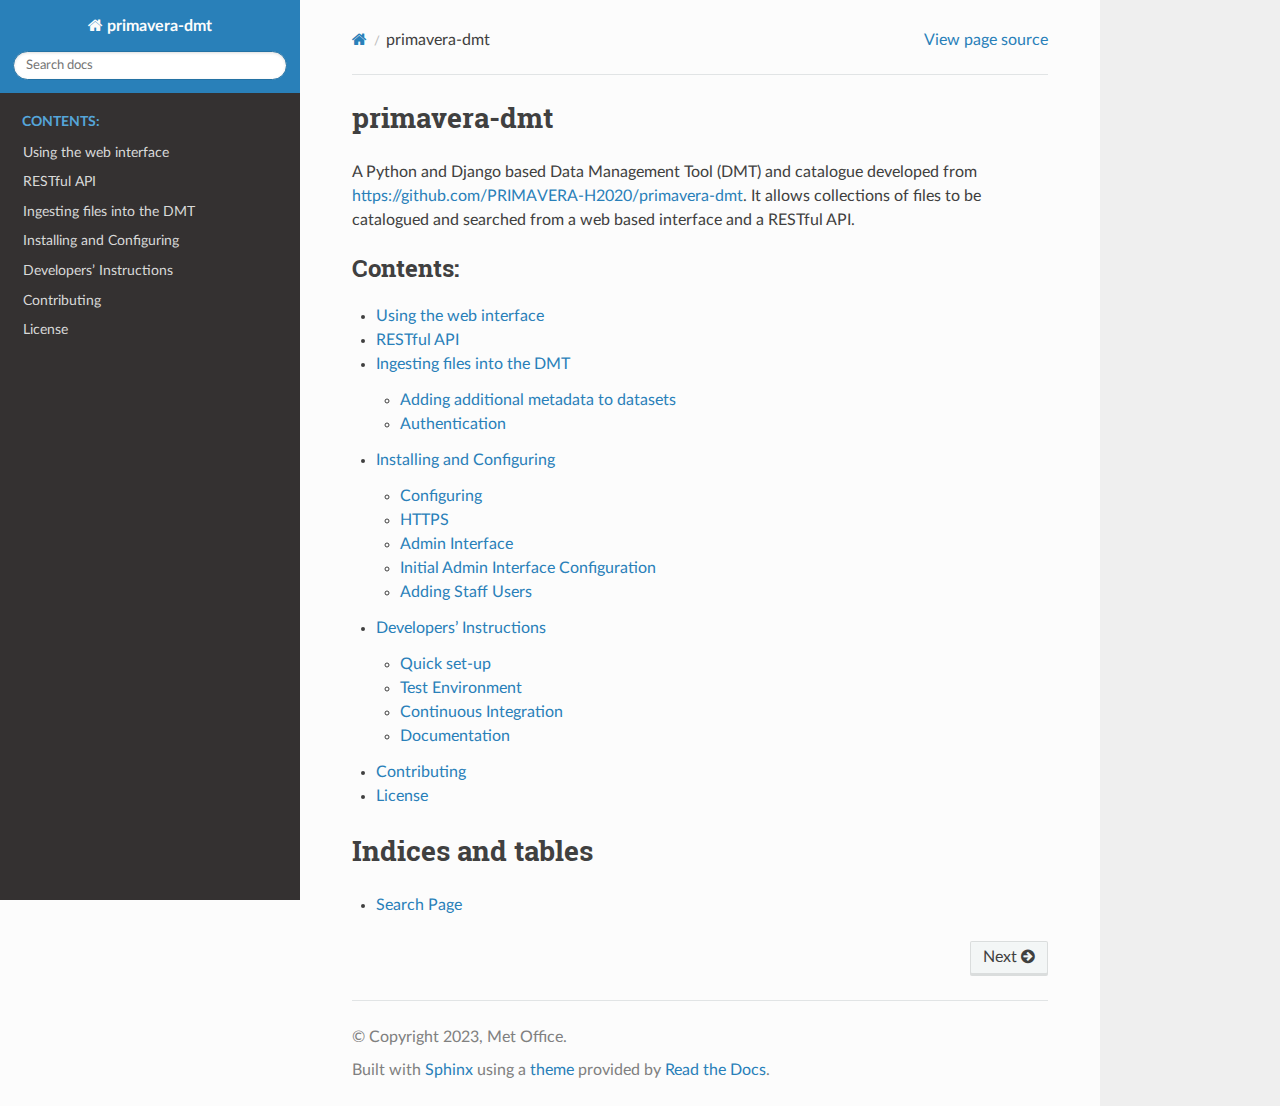
==== commit aa85a352: "Consistency and docs instructions" ====
--- a/index.html
+++ b/index.html
@@ -4,7 +4,7 @@
   <meta charset="utf-8" /><meta name="generator" content="Docutils 0.17.1: http://docutils.sourceforge.net/" />
 
   <meta name="viewport" content="width=device-width, initial-scale=1.0" />
-  <title>primavera_dmt &mdash; primavera_dmt 1.0 documentation</title>
+  <title>primavera-dmt &mdash; primavera-dmt 1.0 documentation</title>
       <link rel="stylesheet" href="_static/pygments.css" type="text/css" />
       <link rel="stylesheet" href="_static/css/theme.css" type="text/css" />
   <!--[if lt IE 9]>
@@ -28,7 +28,7 @@
     <nav data-toggle="wy-nav-shift" class="wy-nav-side">
       <div class="wy-side-scroll">
         <div class="wy-side-nav-search" >
-            <a href="#" class="icon icon-home"> primavera_dmt
+            <a href="#" class="icon icon-home"> primavera-dmt
           </a>
 <div role="search">
   <form id="rtd-search-form" class="wy-form" action="search.html" method="get">
@@ -55,7 +55,7 @@
 
     <section data-toggle="wy-nav-shift" class="wy-nav-content-wrap"><nav class="wy-nav-top" aria-label="Mobile navigation menu" >
           <i data-toggle="wy-nav-top" class="fa fa-bars"></i>
-          <a href="#">primavera_dmt</a>
+          <a href="#">primavera-dmt</a>
       </nav>
 
       <div class="wy-nav-content">
@@ -63,7 +63,7 @@
           <div role="navigation" aria-label="Page navigation">
   <ul class="wy-breadcrumbs">
       <li><a href="#" class="icon icon-home"></a></li>
-      <li class="breadcrumb-item active">primavera_dmt</li>
+      <li class="breadcrumb-item active">primavera-dmt</li>
       <li class="wy-breadcrumbs-aside">
             <a href="_sources/index.rst.txt" rel="nofollow"> View page source</a>
       </li>
@@ -74,7 +74,7 @@
            <div itemprop="articleBody">
              
   <section id="primavera-dmt">
-<h1>primavera_dmt<a class="headerlink" href="#primavera-dmt" title="Permalink to this heading"></a></h1>
+<h1>primavera-dmt<a class="headerlink" href="#primavera-dmt" title="Permalink to this heading"></a></h1>
 <p>A Python and Django based Data Management Tool (DMT) and catalogue developed from
 <a class="reference external" href="https://github.com/PRIMAVERA-H2020/primavera-dmt">https://github.com/PRIMAVERA-H2020/primavera-dmt</a>. It allows collections of files
 to be catalogued and searched from a web based interface and a RESTful API.</p>
@@ -100,6 +100,7 @@
 <li class="toctree-l2"><a class="reference internal" href="Developing.html#quick-set-up">Quick set-up</a></li>
 <li class="toctree-l2"><a class="reference internal" href="Developing.html#test-environment">Test Environment</a></li>
 <li class="toctree-l2"><a class="reference internal" href="Developing.html#continuous-integration">Continuous Integration</a></li>
+<li class="toctree-l2"><a class="reference internal" href="Developing.html#documentation">Documentation</a></li>
 </ul>
 </li>
 <li class="toctree-l1"><a class="reference internal" href="Contributing.html">Contributing</a></li>
@@ -124,7 +125,7 @@
   <hr/>
 
   <div role="contentinfo">
-    <p>&#169; Copyright 2022, Met Office.</p>
+    <p>&#169; Copyright 2023, Met Office.</p>
   </div>
 
   Built with <a href="https://www.sphinx-doc.org/">Sphinx</a> using a
